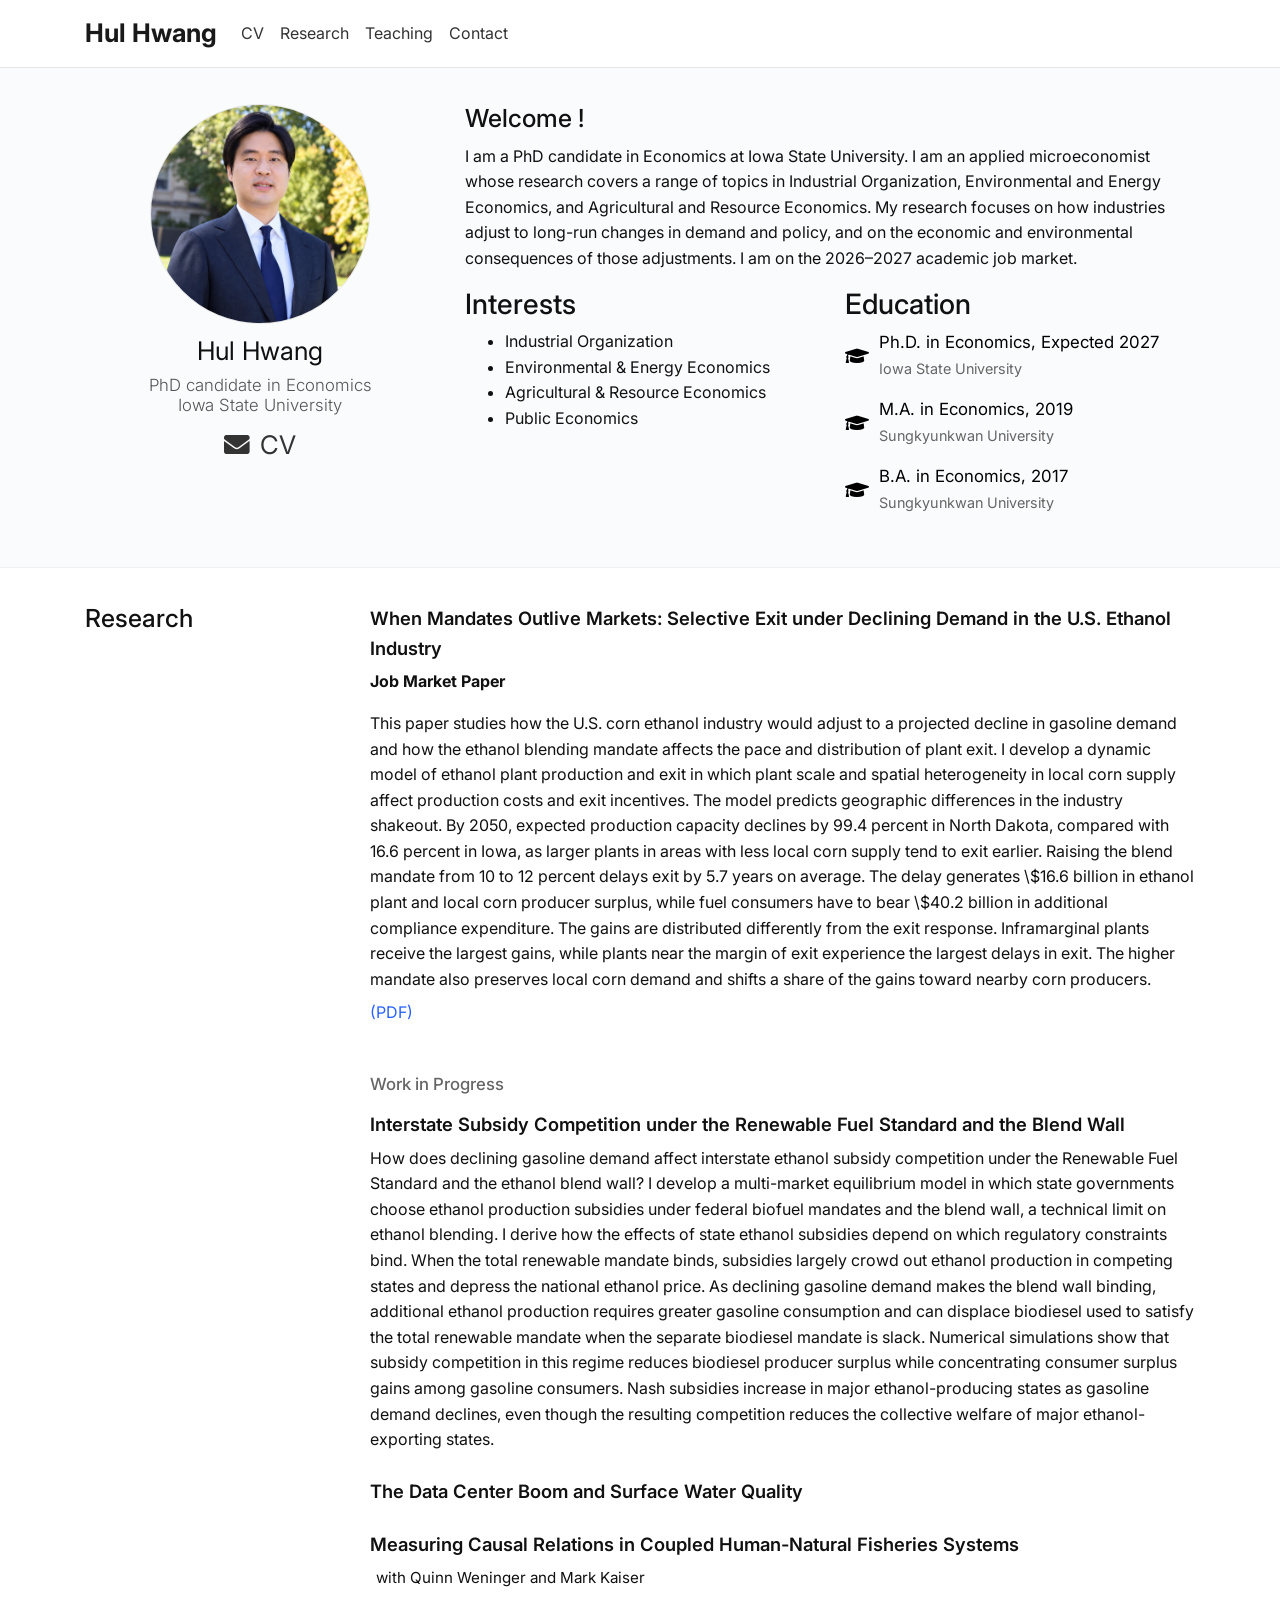
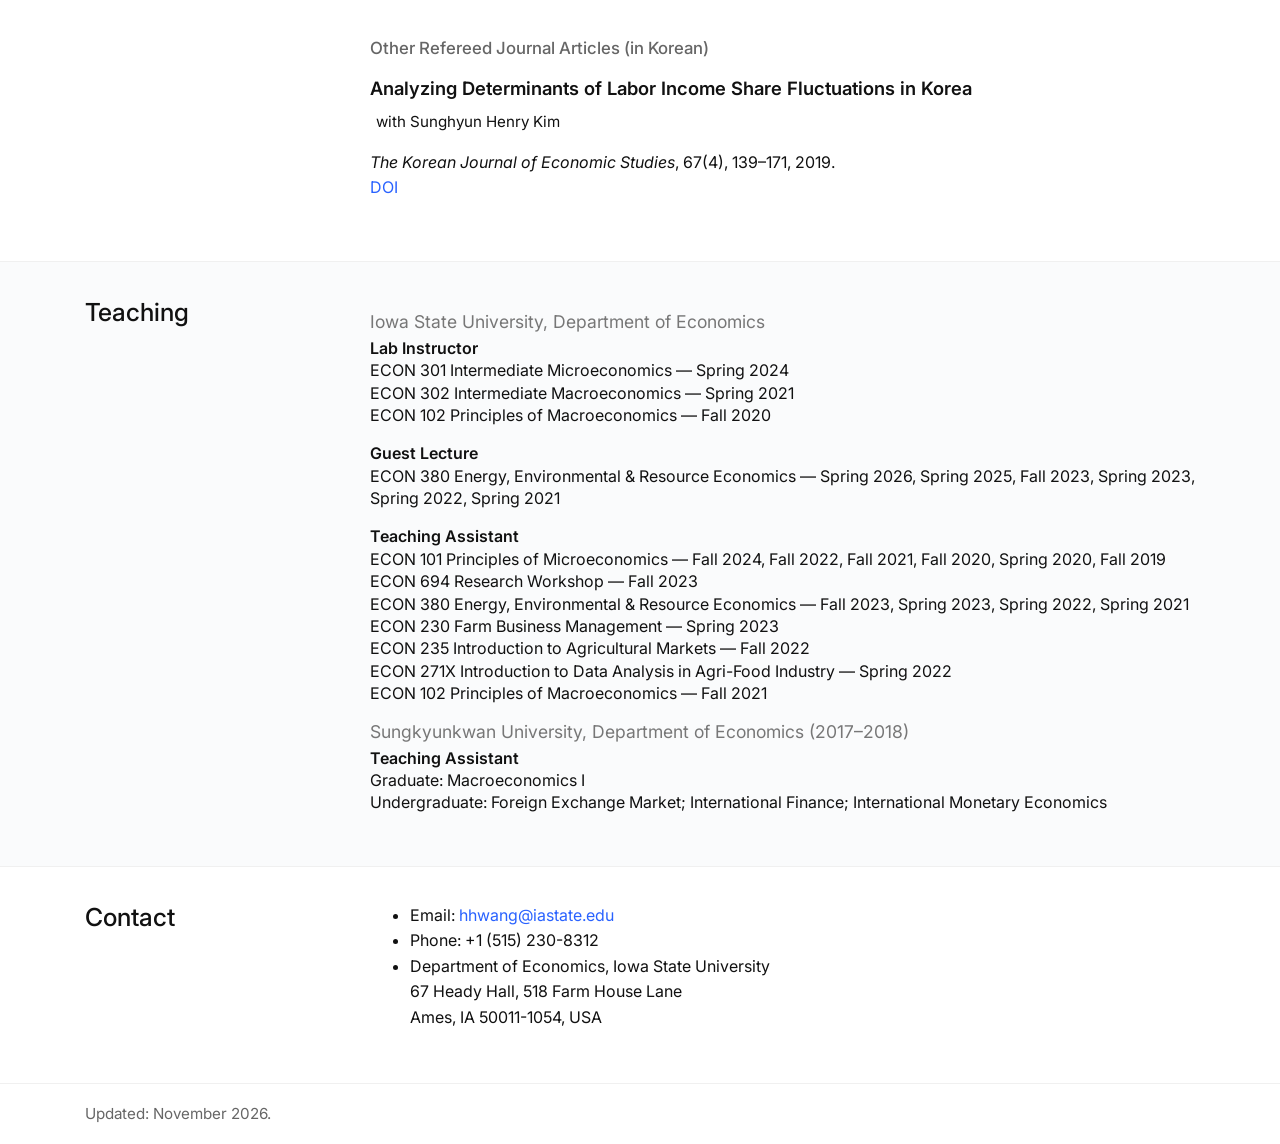
==== index.html @ 4d642348 "Update paper abstract on ethanol subsidy competition Revised the abstract to focus on the impact of " ====
<!doctype html>
<html lang="en">
<head>
  <meta charset="utf-8" />
  <meta name="viewport" content="width=device-width, initial-scale=1" />
  <title>Hul Hwang </title>
  <meta name="description" content="Hul Hwang, PhD candidate in Economics at Iowa State University." />
  <meta name="author" content="Hul Hwang" />
  <meta name="google-site-verification" content="cupngoSBUZugvoQPcG6rloAyteE7jlBpwj9AbZ5wrpE" />

 
  <link rel="stylesheet"
        href="https://cdnjs.cloudflare.com/ajax/libs/bootstrap/4.6.2/css/bootstrap.min.css">
  <link rel="stylesheet"
        href="https://cdnjs.cloudflare.com/ajax/libs/font-awesome/5.15.4/css/all.min.css">
  <link rel="stylesheet" href="css/styles.css">
  <link rel="stylesheet" href="https://fonts.googleapis.com/css2?family=Inter:wght@300;400;600;700&display=swap">
  <style>
    body{
      line-height: 1.6;
      color: #111;
    }
    a{ color:#2962ff; }
    a:hover{ text-decoration: underline; }

    .navbar{
      border-bottom: 1px solid #e6e6e6;
      background: #fff;
    }
    .nav-link{ color:#333 !important; }
    .nav-link:hover{ color:#000 !important; }

    /* About hero */
    #profile .avatar{
      width: 220px;
      height: 220px;
      object-fit: cover;
      border-radius: 50%;
      border: 1px solid #e6e6e6;
    }
    .portrait-title h2{ margin-top: 12px; font-size: 1.6rem; }
    .portrait-title h3{ font-size: 1.05rem; color:#555; margin-bottom: 0; }

    .network-icon{
      list-style: none;
      padding-left: 0;
      margin-top: 10px;
      display:flex;
      gap:10px;
      justify-content:center;
    }
    .network-icon a{
      font-size: 1.6rem;
      color:#333;
    }
    .network-icon a:hover{ color:#000; }

    section{
      padding: 36px 0;
      border-bottom: 1px solid #f0f0f0;
    }
    section h1{
      font-size: 1.55rem;
      margin-bottom: 10px;
    }
    .section-heading{
      margin-bottom: 8px;
    }
    .muted{ color:#555; }
    .paper-title{
      font-size: 1.15rem;
      margin-bottom: 6px;
      font-weight: 600;
    }
    .paper-abstract{
      margin-bottom: 8px;
    }
    footer{
      padding: 18px 0;
      color:#666;
      font-size: .95rem;
    }
  </style>
</head>

<body id="top" data-spy="scroll" data-target="#navbar-main" data-offset="70">

<!-- NAVBAR -->
<nav id="navbar-main" class="navbar navbar-expand-lg navbar-light sticky-top">
  <div class="container">
    <a class="navbar-brand" href="#top">Hul Hwang</a>
    <button class="navbar-toggler" type="button" data-toggle="collapse" data-target="#navbar-content" aria-controls="navbar-content" aria-expanded="false" aria-label="Toggle navigation">
      <span class="navbar-toggler-icon"></span>
    </button>

    <div id="navbar-content" class="collapse navbar-collapse">
      <ul class="navbar-nav mr-auto">
        <li class="nav-item"><a class="nav-link" href="https://drive.google.com/file/d/1pxxc8RSh7oLLme3FrnYkLnKpIe_RZs9x/view?usp=share_link" target="_blank" rel="noopener noreferrer">CV</a></li>
        <li class="nav-item"><a class="nav-link" href="#research">Research</a></li>
        <li class="nav-item"><a class="nav-link" href="#teaching">Teaching</a></li>
      
        <li class="nav-item"><a class="nav-link" href="#contact">Contact</a></li>
      </ul>



      
    </div>
  </div>
</nav>

<!-- ABOUT / BIOGRAPHY -->
<section id="about">
  <div class="container">
    <div class="row">
      <!-- Left: photo + quick links -->
      <div class="col-12 col-lg-4 text-center" id="profile">
        <img class="avatar" src="contents/Hul.jpg" alt="Hul Hwang">
        <div class="portrait-title">
          <h2>Hul Hwang</h2>
          <h3>PhD candidate in Economics</h3>
          <h3>Iowa State University</h3>
        </div>

        <ul class="network-icon">
          <li><a href="mailto:hhwang@iastate.edu" title="Email" aria-label="Email Hul Hwang"><i class="fas fa-envelope" aria-hidden="true"></i></a></li>
          <li><a href="https://drive.google.com/file/d/1pxxc8RSh7oLLme3FrnYkLnKpIe_RZs9x/view?usp=share_link" target="_blank" rel="noopener noreferrer" title="CV">CV</a></li>
        </ul>
        
      </div>
      
      

      <!-- Right: biography + interests + education -->
      <div class="col-12 col-lg-8">
        <h1>Welcome !</h1>
        <p>
          I am a PhD candidate in Economics at Iowa State University. I am an applied microeconomist whose research covers a range of topics in Industrial Organization, Environmental and Energy Economics, and Agricultural and Resource Economics. My research focuses on how industries adjust to long-run changes in demand and policy, and on the economic and environmental consequences of those adjustments. I am on the 2026–2027 academic job market.
        </p>

        <div class="row">
          <div class="col-md-6">
            <h3>Interests</h3>
            <ul>
              <li>Industrial Organization</li>
              <li>Environmental &amp; Energy Economics</li>
              <li>Agricultural &amp; Resource Economics</li>
              <li>Public Economics</li>
            </ul>
          </div>

        <div class="col-md-6">
          <h3>Education</h3>
          <ul class="education-list">
            <li class="edu-item">
              <i class="fas fa-graduation-cap"></i>
              <div class="edu-text">
                <span class="degree">Ph.D. in Economics, Expected 2027</span><br/>
                <span class="institution">Iowa State University</span>
              </div>
            </li>
            <li class="edu-item">
              <i class="fas fa-graduation-cap"></i>
              <div class="edu-text">
                <span class="degree">M.A. in Economics, 2019</span><br/>
                <span class="institution">Sungkyunkwan University</span>
              </div>
            </li>
            <li class="edu-item">
              <i class="fas fa-graduation-cap"></i>
              <div class="edu-text">
                <span class="degree">B.A. in Economics, 2017</span><br/>
                <span class="institution">Sungkyunkwan University</span>
              </div>
            </li>
          </ul>
        </div>
        </div>
      </div>
    </div>
  </div>
</section>


<!-- RESEARCH -->
<section id="research">
  <div class="container">
    <div class="row">

      <div class="col-12 col-lg-3 section-heading">
        <h1>Research</h1>
      </div>

      <div class="col-12 col-lg-9">

        <!-- JOB MARKET PAPER -->
        <div class="mb-5">
          <div class="paper-title">
            When Mandates Outlive Markets: Selective Exit under Declining Demand in the U.S. Ethanol Industry
          </div>

          <p><strong>Job Market Paper</strong></p>

          <p class="paper-abstract">
            This paper studies how the U.S. corn ethanol industry would adjust to a projected decline in gasoline demand and how the ethanol blending mandate affects the pace and distribution of plant exit. I develop a dynamic model of ethanol plant production and exit in which plant scale and spatial heterogeneity in local corn supply affect production costs and exit incentives. The model predicts geographic differences in the industry shakeout. By 2050, expected production capacity declines by 99.4 percent in North Dakota, compared with 16.6 percent in Iowa, as larger plants in areas with less local corn supply tend to exit earlier. Raising the blend mandate from 10 to 12 percent delays exit by 5.7 years on average. The delay generates \$16.6 billion in ethanol plant and local corn producer surplus, while fuel consumers have to bear \$40.2 billion in additional compliance expenditure. The gains are distributed differently from the exit response. Inframarginal plants receive the largest gains, while plants near the margin of exit experience the largest delays in exit. The higher mandate also preserves local corn demand and shifts a share of the gains toward nearby corn producers.
          </p>

          <p>
            <a href="https://drive.google.com/file/d/1fnopIACbI3KGC-nMt4AQJcIOKfGvtlNI/view?usp=share_link"
               target="_blank"
               rel="noopener noreferrer">
              (PDF)
            </a>
          </p>
        </div>


<!-- WORK IN PROGRESS -->
        <div class="mb-3">
          <h3>Work in Progress</h3>
        </div>

        <div class="mb-4">
          <div class="paper-title">
            Interstate Subsidy Competition under the Renewable Fuel Standard and the Blend Wall
          </div>
          <p class="paper-abstract">
            
How does declining gasoline demand affect interstate ethanol subsidy competition under the Renewable Fuel Standard and the ethanol blend wall? I develop a multi-market equilibrium model in which state governments choose ethanol production subsidies under federal biofuel mandates and the blend wall, a technical limit on ethanol blending. I derive how the effects of state ethanol subsidies depend on which regulatory constraints bind. When the total renewable mandate binds, subsidies largely crowd out ethanol production in competing states and depress the national ethanol price. As declining gasoline demand makes the blend wall binding, additional ethanol production requires greater gasoline consumption and can displace biodiesel used to satisfy the total renewable mandate when the separate biodiesel mandate is slack. Numerical simulations show that subsidy competition in this regime reduces biodiesel producer surplus while concentrating consumer surplus gains among gasoline consumers. Nash subsidies increase in major ethanol-producing states as gasoline demand declines, even though the resulting competition reduces the collective welfare of major ethanol-exporting states. 
          </p>

          
        </div>

        <div class="mb-4">
          <div class="paper-title">
            The Data Center Boom and Surface Water Quality
          </div>
        </div>


        <div class="mb-5">
          <div class="paper-title">
            Measuring Causal Relations in Coupled Human-Natural Fisheries Systems
          </div>
          <p class="coauthor">with Quinn Weninger and Mark Kaiser</p>
        </div>
          
        <!-- OTHER REFEREED JOURNAL ARTICLES -->
        <div class="mb-3">
          <h3>Other Refereed Journal Articles (in Korean)</h3>
        </div>

        <div class="mb-4">
          <div class="paper-title">
            Analyzing Determinants of Labor Income Share Fluctuations in Korea
          </div>
          <p class="coauthor">with Sunghyun Henry Kim</p>
            <em>The Korean Journal of Economic Studies</em>, 67(4), 139–171, 2019.

          <p>
            <a href="https://doi.org/10.22841/kjes.2019.67.4.005"
               target="_blank"
               rel="noopener noreferrer">
              DOI
            </a>
          </p>
        </div>

      </div>

    </div>
  </div>
</section>
<!-- Teaching  -->

<section id="teaching">
  <div class="container">
    <div class="row">
      <div class="col-12 col-lg-3 section-heading">
        <h1>Teaching</h1>
      </div>
      <div class="col-12 col-lg-9">
        <h3>Iowa State University, Department of Economics</h3>
        <ul class="teaching-list">
          <li><strong>Lab Instructor</strong><br/>
            ECON 301 Intermediate Microeconomics — Spring 2024<br/>
            ECON 302 Intermediate Macroeconomics — Spring 2021<br/>
            ECON 102 Principles of Macroeconomics — Fall 2020
          </li>
          <li><strong>Guest Lecture</strong><br/>
            ECON 380 Energy, Environmental & Resource Economics — Spring 2026, Spring 2025, Fall 2023, Spring 2023, Spring 2022, Spring 2021
          </li>
          <li><strong>Teaching Assistant</strong><br/>
            ECON 101 Principles of Microeconomics — Fall 2024, Fall 2022, Fall 2021, Fall 2020, Spring 2020, Fall 2019<br/>
            ECON 694 Research Workshop — Fall 2023<br/>
            ECON 380 Energy, Environmental & Resource Economics — Fall 2023, Spring 2023, Spring 2022, Spring 2021<br/>
            ECON 230 Farm Business Management — Spring 2023<br/>
            ECON 235 Introduction to Agricultural Markets — Fall 2022<br/>
            ECON 271X Introduction to Data Analysis in Agri-Food Industry — Spring 2022<br/>
            ECON 102 Principles of Macroeconomics — Fall 2021
          </li>
        </ul>

        <h3>Sungkyunkwan University, Department of Economics (2017–2018)</h3>
        <ul class="teaching-list">
          <li><strong>Teaching Assistant</strong><br/>
            Graduate: Macroeconomics I<br/>
            Undergraduate: Foreign Exchange Market; International Finance; International Monetary Economics
          </li>
        </ul>
      </div>
    </div>
  </div>
</section>

<!-- CONTACT -->
<section id="contact">
  <div class="container">
    <div class="row">
      <div class="col-12 col-lg-3 section-heading">
        <h1>Contact</h1>
      </div>
      <div class="col-12 col-lg-9">
        <ul>
          <li>Email: <a href="mailto:hhwang@iastate.edu">hhwang@iastate.edu</a></li>
          <li>Phone: +1 (515) 230-8312</li>
          <li>
            Department of Economics, Iowa State University<br/>
            67 Heady Hall, 518 Farm House Lane<br/>
            Ames, IA 50011-1054, USA
          </li>
        </ul>
      </div>
    </div>
  </div>
</section>

<footer class="container">
  Updated: November 2026.
</footer>

<script src="https://cdnjs.cloudflare.com/ajax/libs/jquery/3.6.4/jquery.min.js"></script>
<script src="https://cdnjs.cloudflare.com/ajax/libs/bootstrap/4.6.2/js/bootstrap.bundle.min.js"></script>
</body>
</html>
---- css/styles.css ----
.education-list {
  list-style: none;
  padding-left: 0;
}

.edu-item {
  display: flex;
  align-items: center; /* 아이콘과 텍스트 수직 가운데 정렬 */
  margin-bottom: 0.9rem;
}

.edu-item i {
  margin-right: 10px;
  color: #000;
  font-size: 1.2rem;
}

.edu-text .degree {
  color: #000;
  font-size: 1.05rem;
}

.edu-text .institution {
  color: #666;
  font-size: 0.9rem;
  margin-top: 2px;
}

.navbar .navbar-brand {
  font-size: 1.6rem;
  font-weight: 700;
}

body {
  font-family: 'Inter', system-ui, -apple-system, Roboto, Arial, sans-serif;
}

.portrait-title h2 {
  font-weight: 400;
  font-size: 1.4rem;
  color: #111;
}

.portrait-title h3 {
  font-weight: 300;
  font-size: 1rem;
  color: #555;
}

.teaching-list {
  list-style: none;
  padding-left: 0;
}

.teaching-list li {
  margin-bottom: 1rem;
  line-height: 1.4;
}

.teaching-list li strong {
  font-weight: 600;
}

/* Teaching 섹션 기관명 스타일 */
#teaching h3 {
  font-size: 1.1rem;
  font-weight: 400;
  color: #777;
  margin-top: 0.8rem;
  margin-bottom: 0.3rem;
}

.coauthor {
  font-weight: 400;
  font-size: 0.95rem;
  margin-left: 0.4rem;
}

/* Research subsection headings */
#research h3 {
  font-size: 1.05rem;
  font-weight: 500;
  color: #666;
  margin-top: 1.2rem;
  margin-bottom: 0.8rem;
}

/* 홀수/짝수 섹션 배경색 */
section:nth-of-type(odd) {
  background-color: #fafbfc;
}

section:nth-of-type(even) {
  background-color: #ffffff;
}
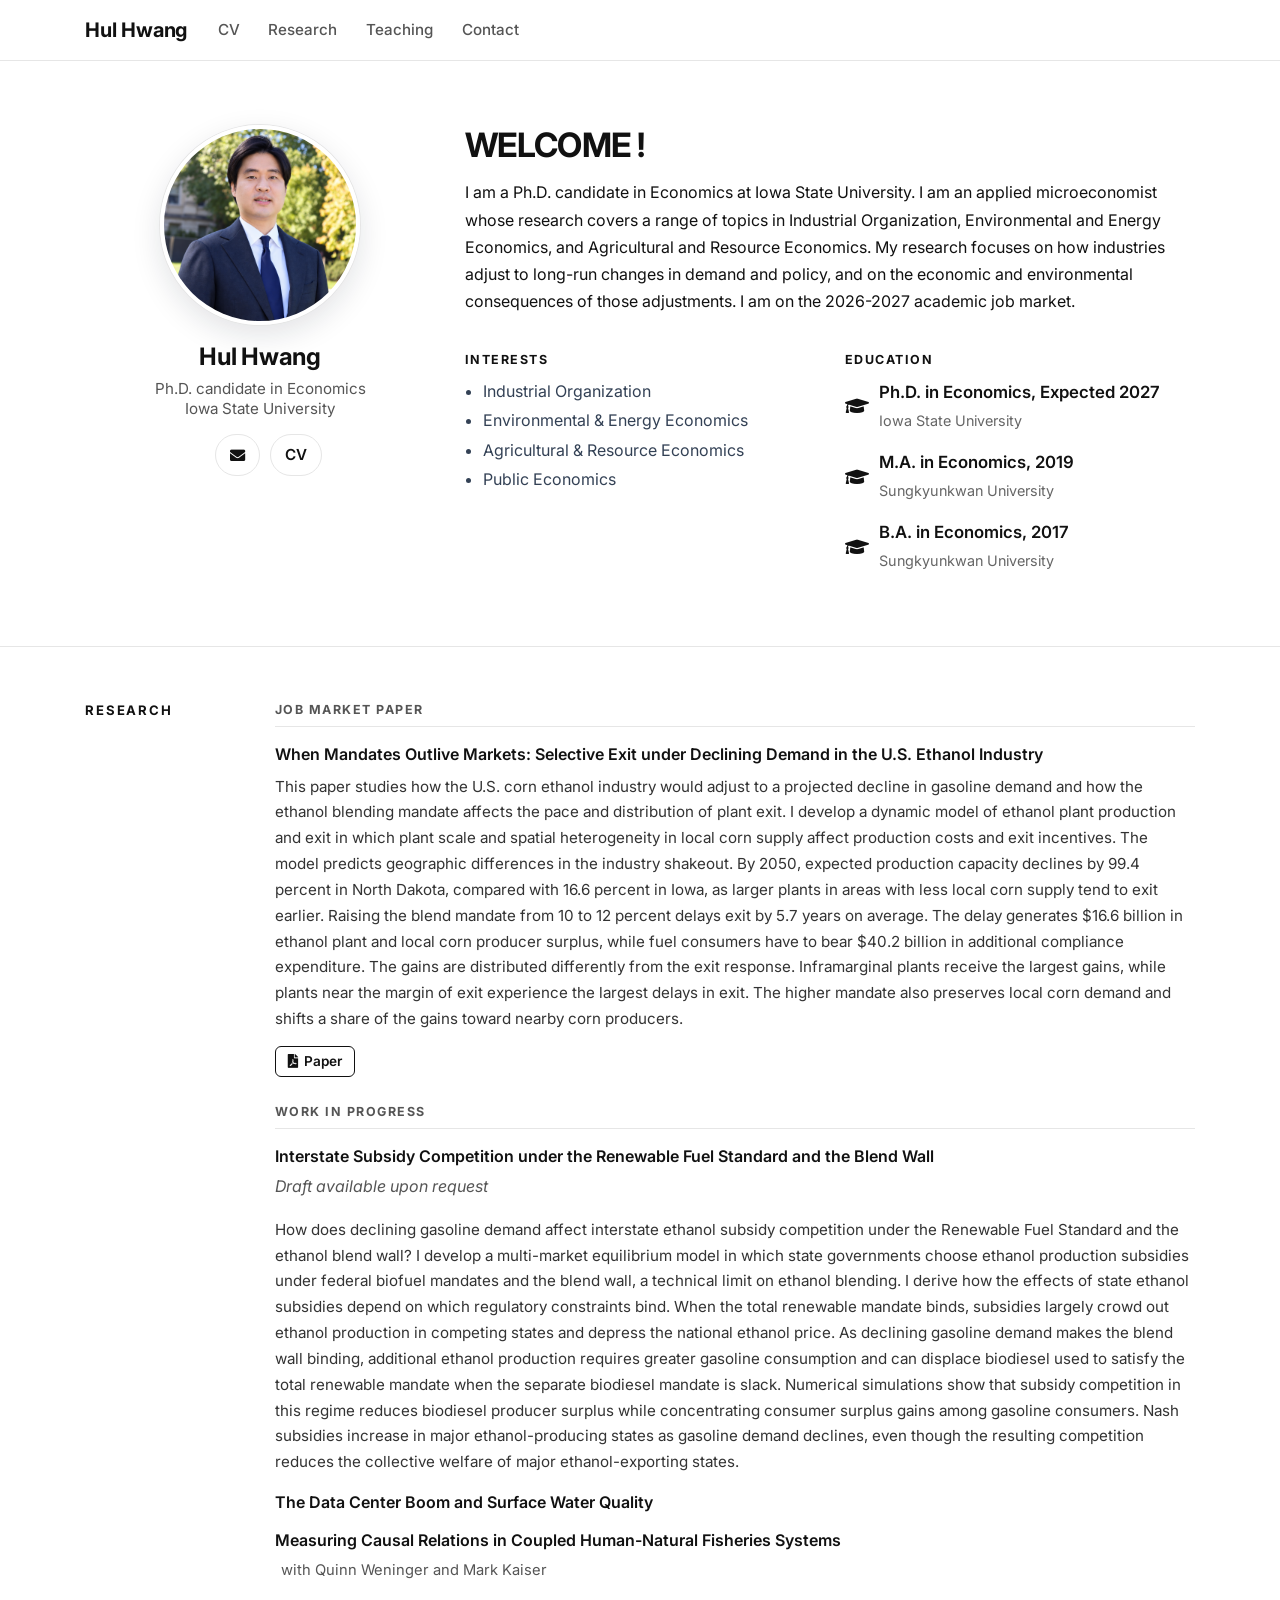
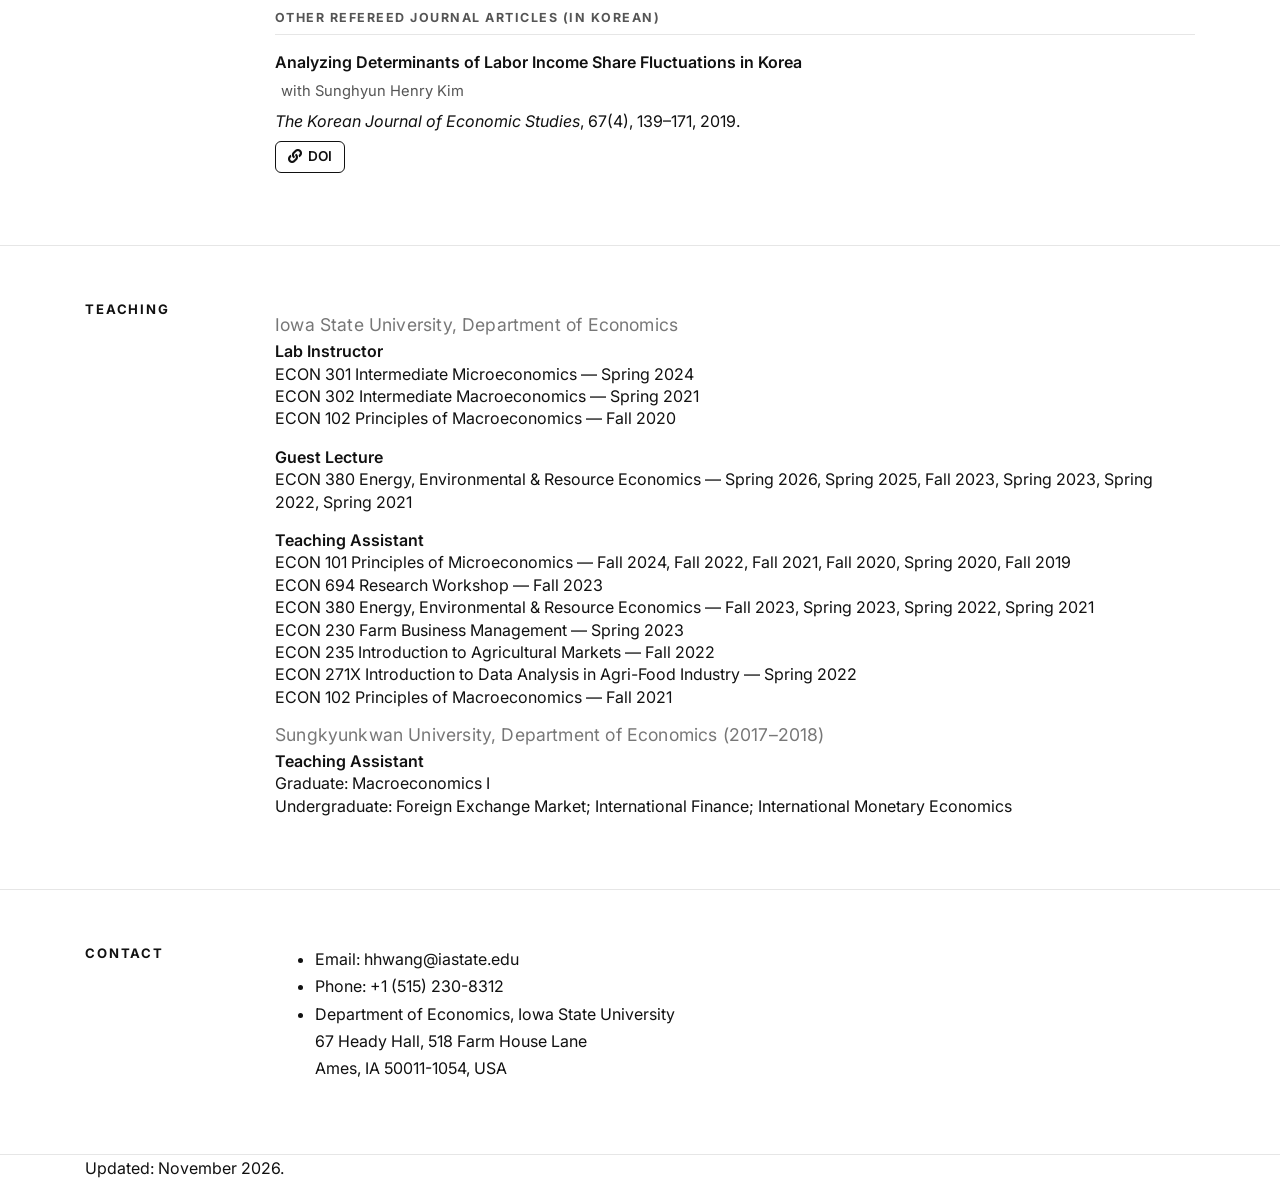
==== commit 358b8a41: "Add files via upload" ====
--- a/index.html
+++ b/index.html
@@ -3,8 +3,8 @@
 <head>
   <meta charset="utf-8" />
   <meta name="viewport" content="width=device-width, initial-scale=1" />
-  <title>Hul Hwang </title>
-  <meta name="description" content="Hul Hwang, PhD candidate in Economics at Iowa State University." />
+  <title>Hul Hwang</title>
+  <meta name="description" content="Hul Hwang, Ph.D. candidate in Economics at Iowa State University." />
   <meta name="author" content="Hul Hwang" />
   <meta name="google-site-verification" content="cupngoSBUZugvoQPcG6rloAyteE7jlBpwj9AbZ5wrpE" />
 
@@ -16,69 +16,105 @@
   <link rel="stylesheet" href="css/styles.css">
   <link rel="stylesheet" href="https://fonts.googleapis.com/css2?family=Inter:wght@300;400;600;700&display=swap">
   <style>
+    :root{
+      --accent:#111;
+      --accent-soft:#f6f6f6;
+      --link:#111;
+      --ink:#111;
+      --muted:#555;
+      --line:#e6e6e6;
+      --bg:#fff;
+    }
+    html{ scroll-behavior:smooth; scroll-padding-top:72px; }
     body{
-      line-height: 1.6;
-      color: #111;
-    }
-    a{ color:#2962ff; }
-    a:hover{ text-decoration: underline; }
-
+      font-family:'Inter',system-ui,-apple-system,Roboto,Arial,sans-serif;
+      line-height:1.7;
+      color:var(--ink);
+      background:var(--bg);
+      -webkit-font-smoothing:antialiased;
+    }
+    a{ color:var(--link); text-decoration:none; }
+    a:hover{ color:var(--link); text-decoration:underline; }
+    h3{ font-size:1.05rem; font-weight:600; letter-spacing:.01em; }
+
+    /* NAV */
     .navbar{
-      border-bottom: 1px solid #e6e6e6;
-      background: #fff;
-    }
-    .nav-link{ color:#333 !important; }
-    .nav-link:hover{ color:#000 !important; }
-
-    /* About hero */
+      background:rgba(255,255,255,.85);
+      backdrop-filter:saturate(180%) blur(10px);
+      -webkit-backdrop-filter:saturate(180%) blur(10px);
+      border-bottom:1px solid var(--line);
+    }
+    .navbar .navbar-brand{ font-size:1.25rem; font-weight:700; letter-spacing:-.01em; color:var(--ink); }
+    .nav-link{ color:var(--muted) !important; font-weight:500; font-size:.95rem; padding:.5rem .9rem !important; }
+    .nav-link:hover, .nav-link.active{ color:#000 !important; }
+
+    /* HERO */
+    #about{
+      background:#fff;
+      padding:64px 0 56px;
+      border-bottom:1px solid var(--line);
+    }
     #profile .avatar{
-      width: 220px;
-      height: 220px;
-      object-fit: cover;
-      border-radius: 50%;
-      border: 1px solid #e6e6e6;
-    }
-    .portrait-title h2{ margin-top: 12px; font-size: 1.6rem; }
-    .portrait-title h3{ font-size: 1.05rem; color:#555; margin-bottom: 0; }
-
-    .network-icon{
-      list-style: none;
-      padding-left: 0;
-      margin-top: 10px;
-      display:flex;
-      gap:10px;
-      justify-content:center;
-    }
+      width:200px; height:200px; object-fit:cover; border-radius:50%;
+      border:4px solid #fff;
+      box-shadow:0 0 0 1px var(--line),0 10px 30px rgba(15,23,42,.12);
+    }
+    .portrait-title h2{ margin-top:18px; font-size:1.5rem; font-weight:700; letter-spacing:-.01em; color:var(--ink); }
+    #about .portrait-title h3{ font-size:.95rem; font-weight:400; color:var(--muted); margin:0 0 2px; text-transform:none; letter-spacing:0; }
+    .network-icon{ list-style:none; padding-left:0; margin-top:16px; display:flex; gap:10px; justify-content:center; }
     .network-icon a{
-      font-size: 1.6rem;
-      color:#333;
-    }
-    .network-icon a:hover{ color:#000; }
-
-    section{
-      padding: 36px 0;
-      border-bottom: 1px solid #f0f0f0;
-    }
-    section h1{
-      font-size: 1.55rem;
-      margin-bottom: 10px;
-    }
-    .section-heading{
-      margin-bottom: 8px;
-    }
-    .muted{ color:#555; }
-    .paper-title{
-      font-size: 1.15rem;
-      margin-bottom: 6px;
-      font-weight: 600;
-    }
-    .paper-abstract{
-      margin-bottom: 8px;
-    }
-    footer{
-      padding: 18px 0;
-      color:#666;
-      font-size: .95rem;
+      display:inline-flex; align-items:center; justify-content:center;
+      min-width:42px; height:42px; padding:0 14px; border-radius:999px;
+      background:#fff; border:1px solid var(--line); color:var(--ink);
+      font-size:.95rem; font-weight:600; transition:all .15s ease;
+    }
+    .network-icon a:hover{ background:#111; color:#fff; border-color:#111; text-decoration:none; transform:translateY(-1px); }
+
+    #about h1{ font-size:2.1rem; font-weight:700; letter-spacing:-.02em; margin-bottom:14px; }
+    #about h3{
+      font-size:.78rem; text-transform:uppercase; letter-spacing:.12em;
+      color:var(--accent); font-weight:700; margin:22px 0 10px;
+    }
+    #about ul:not(.education-list){ padding-left:1.1rem; color:#334155; }
+    #about ul:not(.education-list) li{ margin-bottom:2px; }
+    .edu-item i{ color:var(--accent); }
+    .edu-text .degree{ font-weight:600; color:var(--ink); }
+
+    /* SECTIONS */
+    section:not(#about){ padding:56px 0; border-bottom:1px solid var(--line); background:#fff; }
+    
+    section h1{ font-size:.82rem; text-transform:uppercase; letter-spacing:.14em; color:var(--accent); font-weight:700; margin-bottom:10px; }
+    .section-heading{ margin-bottom:8px; }
+    .muted{ color:var(--muted); }
+
+    /* PAPERS */
+    #research h3{
+      font-size:.78rem; text-transform:uppercase; letter-spacing:.12em;
+      color:var(--muted); font-weight:700; margin:28px 0 14px;
+      padding-bottom:8px; border-bottom:1px solid var(--line);
+    }
+    #research .col-lg-10 > .mb-3:first-child h3{ margin-top:0; }
+    .paper-card, #research .mb-3, #research .mb-4, #research .mb-5{ margin-bottom:1rem !important; }
+    .paper-title{ font-size:1rem; line-height:1.4; margin-bottom:6px; font-weight:600; }
+    .paper-title a{ color:var(--ink); }
+    
+    .badge-jmp{
+      display:inline-block; font-size:.68rem; font-weight:700; letter-spacing:.1em; text-transform:uppercase;
+      color:#fff; background:#111; padding:3px 9px; border-radius:999px; margin-bottom:8px;
+    }
+    .coauthor{ color:var(--muted); font-size:.92rem; margin-bottom:4px; }
+     .paper-abstract{ margin:8px 0 14px; color:#333; font-size:.95rem; text-align:left; }
+    .paper-links{ display:flex; flex-wrap:wrap; gap:8px; margin:6px 0 10px; }
+    .paper-links a{
+      display:inline-flex; align-items:center; gap:6px; font-size:.85rem; font-weight:600;
+      color:var(--link); border:1px solid var(--link); border-radius:6px; padding:3px 12px;
+    }
+    .paper-links a:hover{ background:var(--link); color:#fff; text-decoration:none; }
+
+    @media (max-width:991px){
+      #about{ padding:40px 0; }
+      #profile{ margin-bottom:28px; }
+      #about h1{ font-size:1.7rem; }
     }
   </style>
 </head>
@@ -118,7 +154,7 @@
         <img class="avatar" src="contents/Hul.jpg" alt="Hul Hwang">
         <div class="portrait-title">
           <h2>Hul Hwang</h2>
-          <h3>PhD candidate in Economics</h3>
+          <h3>Ph.D. candidate in Economics</h3>
           <h3>Iowa State University</h3>
         </div>
 
@@ -135,7 +171,7 @@
       <div class="col-12 col-lg-8">
         <h1>Welcome !</h1>
         <p>
-          I am a PhD candidate in Economics at Iowa State University. I am an applied microeconomist whose research covers a range of topics in Industrial Organization, Environmental and Energy Economics, and Agricultural and Resource Economics. My research focuses on how industries adjust to long-run changes in demand and policy, and on the economic and environmental consequences of those adjustments. I am on the 2026–2027 academic job market.
+          I am a Ph.D. candidate in Economics at Iowa State University. I am an applied microeconomist whose research covers a range of topics in Industrial Organization, Environmental and Energy Economics, and Agricultural and Resource Economics. My research focuses on how industries adjust to long-run changes in demand and policy, and on the economic and environmental consequences of those adjustments. I am on the 2026-2027 academic job market.
         </p>
 
         <div class="row">
@@ -187,31 +223,25 @@
   <div class="container">
     <div class="row">
 
-      <div class="col-12 col-lg-3 section-heading">
+      <div class="col-12 col-lg-2 section-heading">
         <h1>Research</h1>
       </div>
 
-      <div class="col-12 col-lg-9">
+      <div class="col-12 col-lg-10">
 
         <!-- JOB MARKET PAPER -->
-        <div class="mb-5">
-          <div class="paper-title">
-            When Mandates Outlive Markets: Selective Exit under Declining Demand in the U.S. Ethanol Industry
-          </div>
-
-          <p><strong>Job Market Paper</strong></p>
+        <div class="mb-3">
+          <h3>Job Market Paper</h3>
+        </div>
+
+        <div class="mb-4">
+          <div class="paper-title">When Mandates Outlive Markets: Selective Exit under Declining Demand in the U.S. Ethanol Industry</div>
+
 
           <p class="paper-abstract">
-            This paper studies how the U.S. corn ethanol industry would adjust to a projected decline in gasoline demand and how the ethanol blending mandate affects the pace and distribution of plant exit. I develop a dynamic model of ethanol plant production and exit in which plant scale and spatial heterogeneity in local corn supply affect production costs and exit incentives. The model predicts geographic differences in the industry shakeout. By 2050, expected production capacity declines by 99.4 percent in North Dakota, compared with 16.6 percent in Iowa, as larger plants in areas with less local corn supply tend to exit earlier. Raising the blend mandate from 10 to 12 percent delays exit by 5.7 years on average. The delay generates \$16.6 billion in ethanol plant and local corn producer surplus, while fuel consumers have to bear \$40.2 billion in additional compliance expenditure. The gains are distributed differently from the exit response. Inframarginal plants receive the largest gains, while plants near the margin of exit experience the largest delays in exit. The higher mandate also preserves local corn demand and shifts a share of the gains toward nearby corn producers.
-          </p>
-
-          <p>
-            <a href="https://drive.google.com/file/d/1fnopIACbI3KGC-nMt4AQJcIOKfGvtlNI/view?usp=share_link"
-               target="_blank"
-               rel="noopener noreferrer">
-              (PDF)
-            </a>
-          </p>
+            This paper studies how the U.S. corn ethanol industry would adjust to a projected decline in gasoline demand and how the ethanol blending mandate affects the pace and distribution of plant exit. I develop a dynamic model of ethanol plant production and exit in which plant scale and spatial heterogeneity in local corn supply affect production costs and exit incentives. The model predicts geographic differences in the industry shakeout. By 2050, expected production capacity declines by 99.4 percent in North Dakota, compared with 16.6 percent in Iowa, as larger plants in areas with less local corn supply tend to exit earlier. Raising the blend mandate from 10 to 12 percent delays exit by 5.7 years on average. The delay generates $16.6 billion in ethanol plant and local corn producer surplus, while fuel consumers have to bear $40.2 billion in additional compliance expenditure. The gains are distributed differently from the exit response. Inframarginal plants receive the largest gains, while plants near the margin of exit experience the largest delays in exit. The higher mandate also preserves local corn demand and shifts a share of the gains toward nearby corn producers.
+            </p>
+          <div class="paper-links"><a href="https://drive.google.com/file/d/1fnopIACbI3KGC-nMt4AQJcIOKfGvtlNI/view?usp=share_link" target="_blank" rel="noopener noreferrer"><i class="fas fa-file-pdf"></i> Paper</a></div>
         </div>
 
 
@@ -224,12 +254,11 @@
           <div class="paper-title">
             Interstate Subsidy Competition under the Renewable Fuel Standard and the Blend Wall
           </div>
+          <p class="muted"><em>Draft available upon request</em></p>
           <p class="paper-abstract">
             
-How does declining gasoline demand affect interstate ethanol subsidy competition under the Renewable Fuel Standard and the ethanol blend wall? I develop a multi-market equilibrium model in which state governments choose ethanol production subsidies under federal biofuel mandates and the blend wall, a technical limit on ethanol blending. I derive how the effects of state ethanol subsidies depend on which regulatory constraints bind. When the total renewable mandate binds, subsidies largely crowd out ethanol production in competing states and depress the national ethanol price. As declining gasoline demand makes the blend wall binding, additional ethanol production requires greater gasoline consumption and can displace biodiesel used to satisfy the total renewable mandate when the separate biodiesel mandate is slack. Numerical simulations show that subsidy competition in this regime reduces biodiesel producer surplus while concentrating consumer surplus gains among gasoline consumers. Nash subsidies increase in major ethanol-producing states as gasoline demand declines, even though the resulting competition reduces the collective welfare of major ethanol-exporting states. 
-          </p>
-
-          
+How does declining gasoline demand affect interstate ethanol subsidy competition under the Renewable Fuel Standard and the ethanol blend wall? I develop a multi-market equilibrium model in which state governments choose ethanol production subsidies under federal biofuel mandates and the blend wall, a technical limit on ethanol blending. I derive how the effects of state ethanol subsidies depend on which regulatory constraints bind. When the total renewable mandate binds, subsidies largely crowd out ethanol production in competing states and depress the national ethanol price. As declining gasoline demand makes the blend wall binding, additional ethanol production requires greater gasoline consumption and can displace biodiesel used to satisfy the total renewable mandate when the separate biodiesel mandate is slack. Numerical simulations show that subsidy competition in this regime reduces biodiesel producer surplus while concentrating consumer surplus gains among gasoline consumers. Nash subsidies increase in major ethanol-producing states as gasoline demand declines, even though the resulting competition reduces the collective welfare of major ethanol-exporting states.
+            </p>
         </div>
 
         <div class="mb-4">
@@ -252,19 +281,11 @@
         </div>
 
         <div class="mb-4">
-          <div class="paper-title">
-            Analyzing Determinants of Labor Income Share Fluctuations in Korea
-          </div>
+          <div class="paper-title">Analyzing Determinants of Labor Income Share Fluctuations in Korea</div>
           <p class="coauthor">with Sunghyun Henry Kim</p>
             <em>The Korean Journal of Economic Studies</em>, 67(4), 139–171, 2019.
-
-          <p>
-            <a href="https://doi.org/10.22841/kjes.2019.67.4.005"
-               target="_blank"
-               rel="noopener noreferrer">
-              DOI
-            </a>
-          </p>
+          <div class="paper-links"><a href="https://doi.org/10.22841/kjes.2019.67.4.005" target="_blank" rel="noopener noreferrer"><i class="fas fa-link"></i> DOI</a></div>
+
         </div>
 
       </div>
@@ -277,10 +298,10 @@
 <section id="teaching">
   <div class="container">
     <div class="row">
-      <div class="col-12 col-lg-3 section-heading">
+      <div class="col-12 col-lg-2 section-heading">
         <h1>Teaching</h1>
       </div>
-      <div class="col-12 col-lg-9">
+      <div class="col-12 col-lg-10">
         <h3>Iowa State University, Department of Economics</h3>
         <ul class="teaching-list">
           <li><strong>Lab Instructor</strong><br/>
@@ -318,10 +339,10 @@
 <section id="contact">
   <div class="container">
     <div class="row">
-      <div class="col-12 col-lg-3 section-heading">
+      <div class="col-12 col-lg-2 section-heading">
         <h1>Contact</h1>
       </div>
-      <div class="col-12 col-lg-9">
+      <div class="col-12 col-lg-10">
         <ul>
           <li>Email: <a href="mailto:hhwang@iastate.edu">hhwang@iastate.edu</a></li>
           <li>Phone: +1 (515) 230-8312</li>
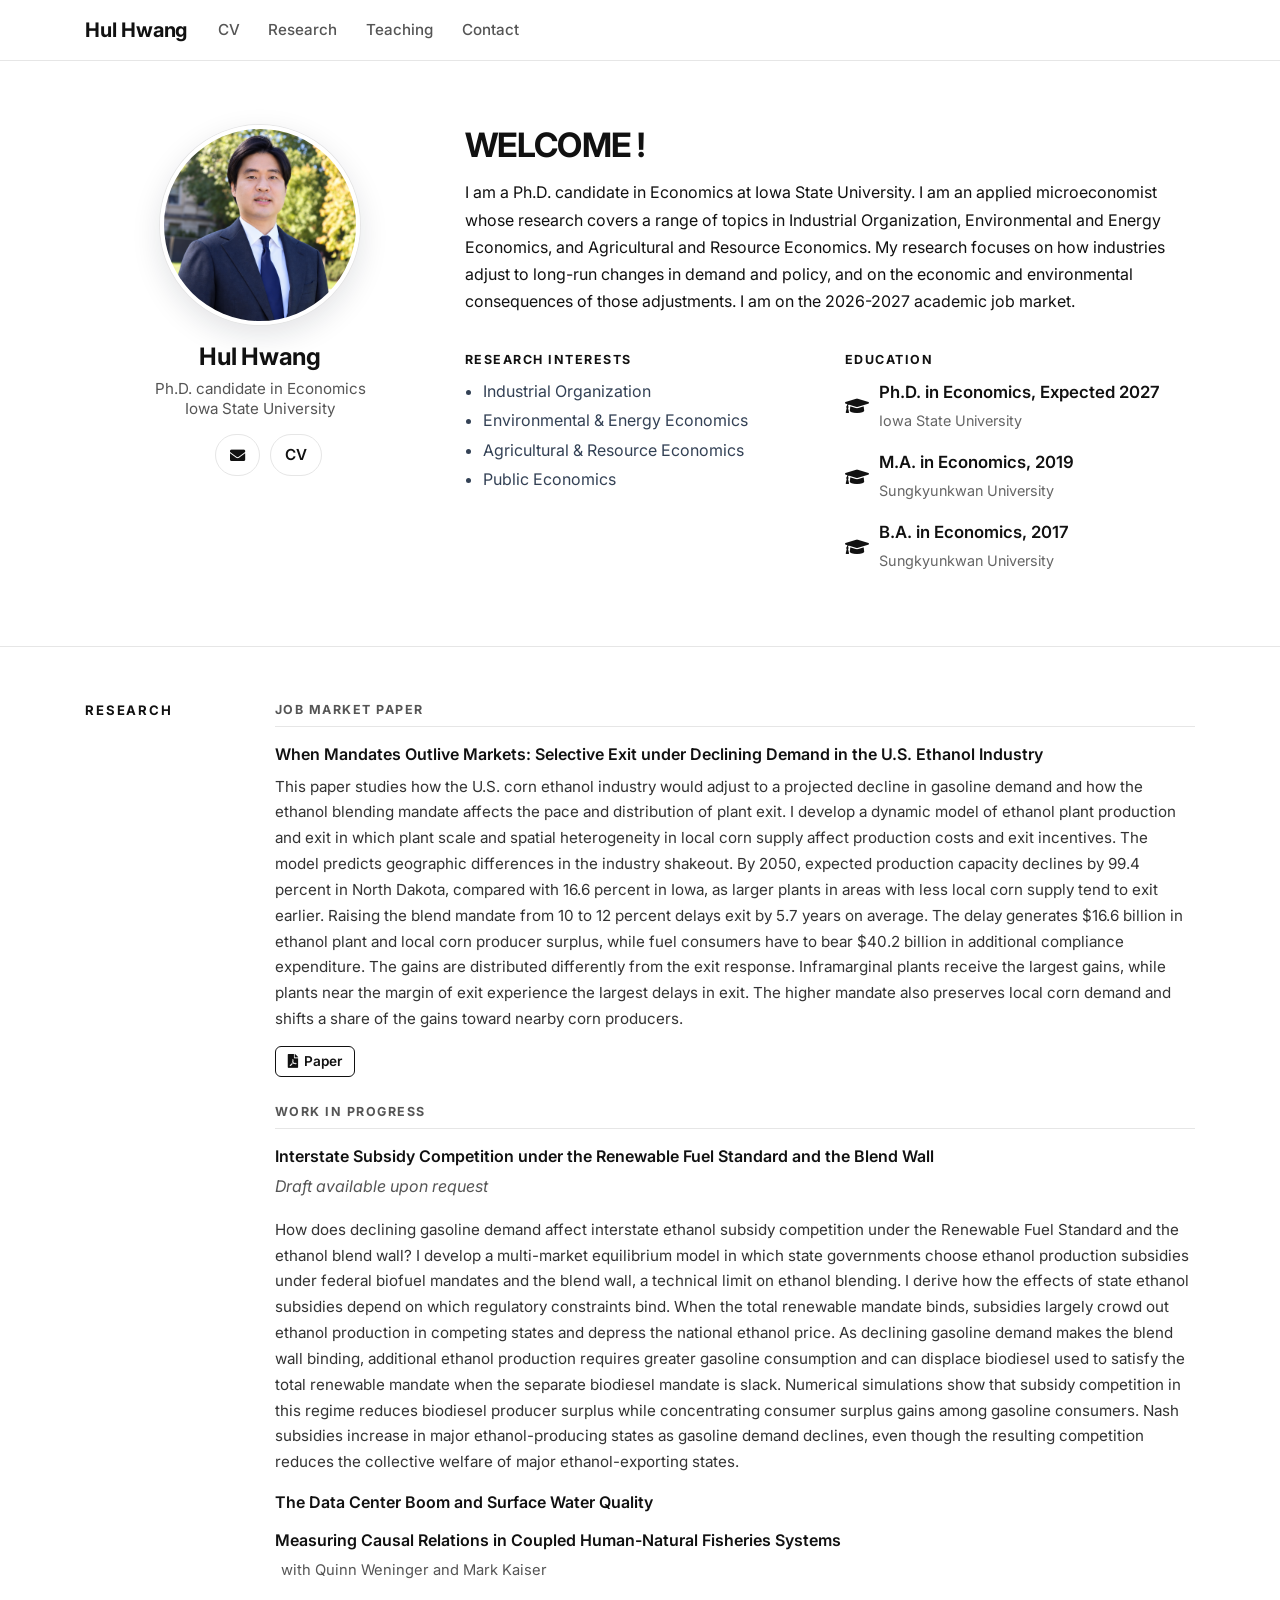
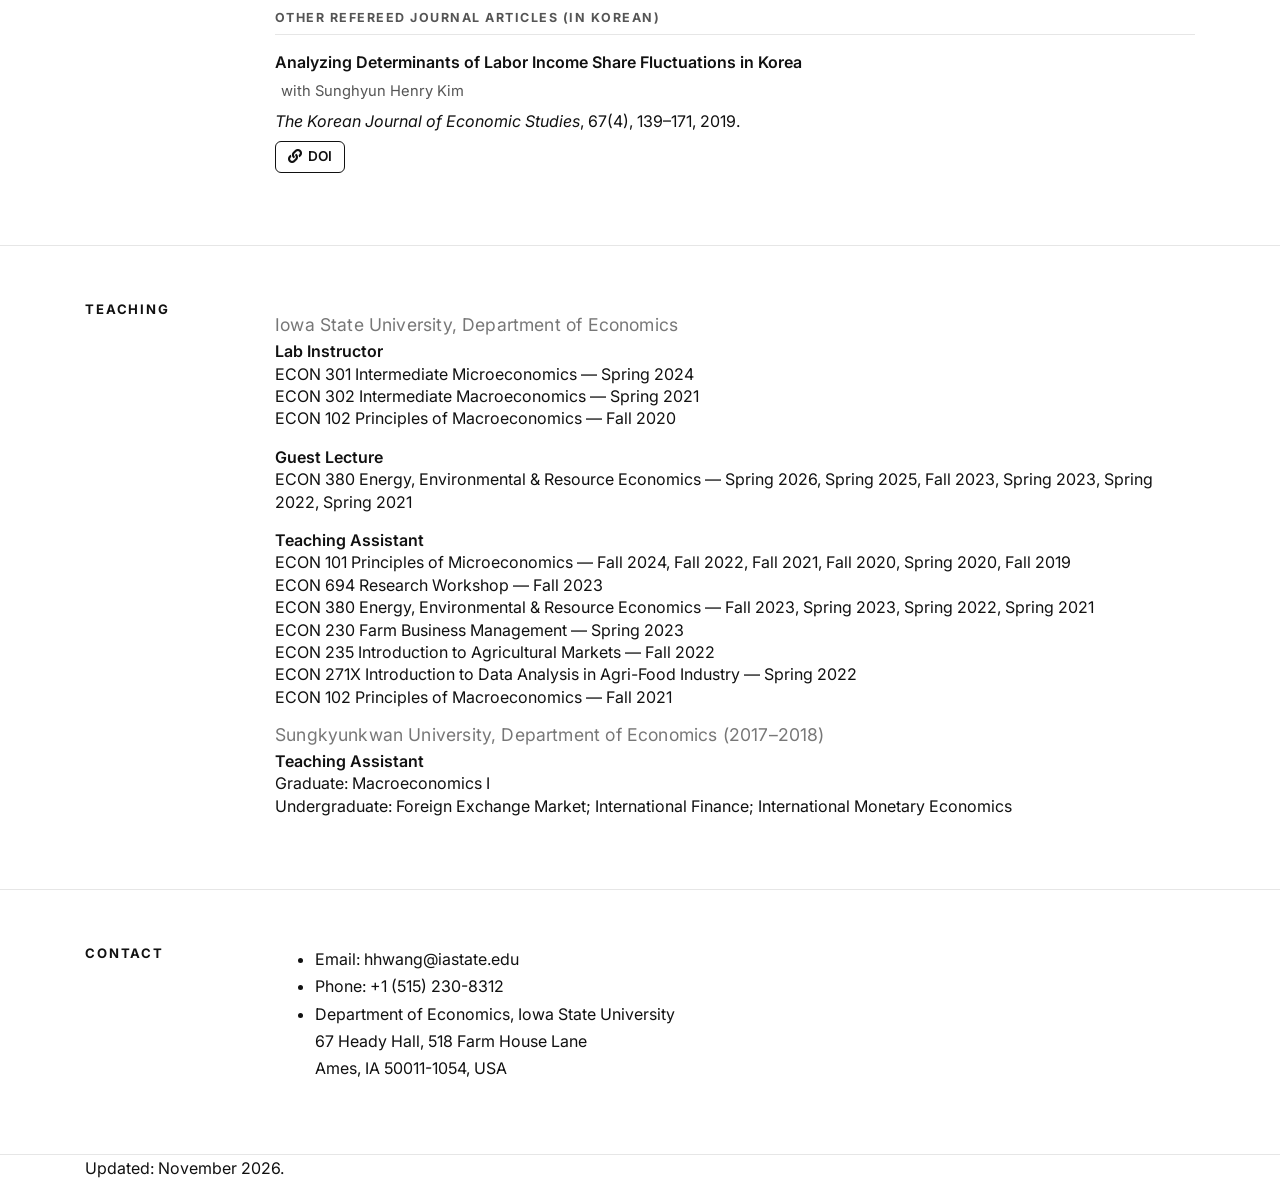
==== commit 8d0c413a: "Change 'Interests' to 'Research Interests'" ====
--- a/index.html
+++ b/index.html
@@ -176,7 +176,7 @@
 
         <div class="row">
           <div class="col-md-6">
-            <h3>Interests</h3>
+            <h3>Research Interests</h3>
             <ul>
               <li>Industrial Organization</li>
               <li>Environmental &amp; Energy Economics</li>
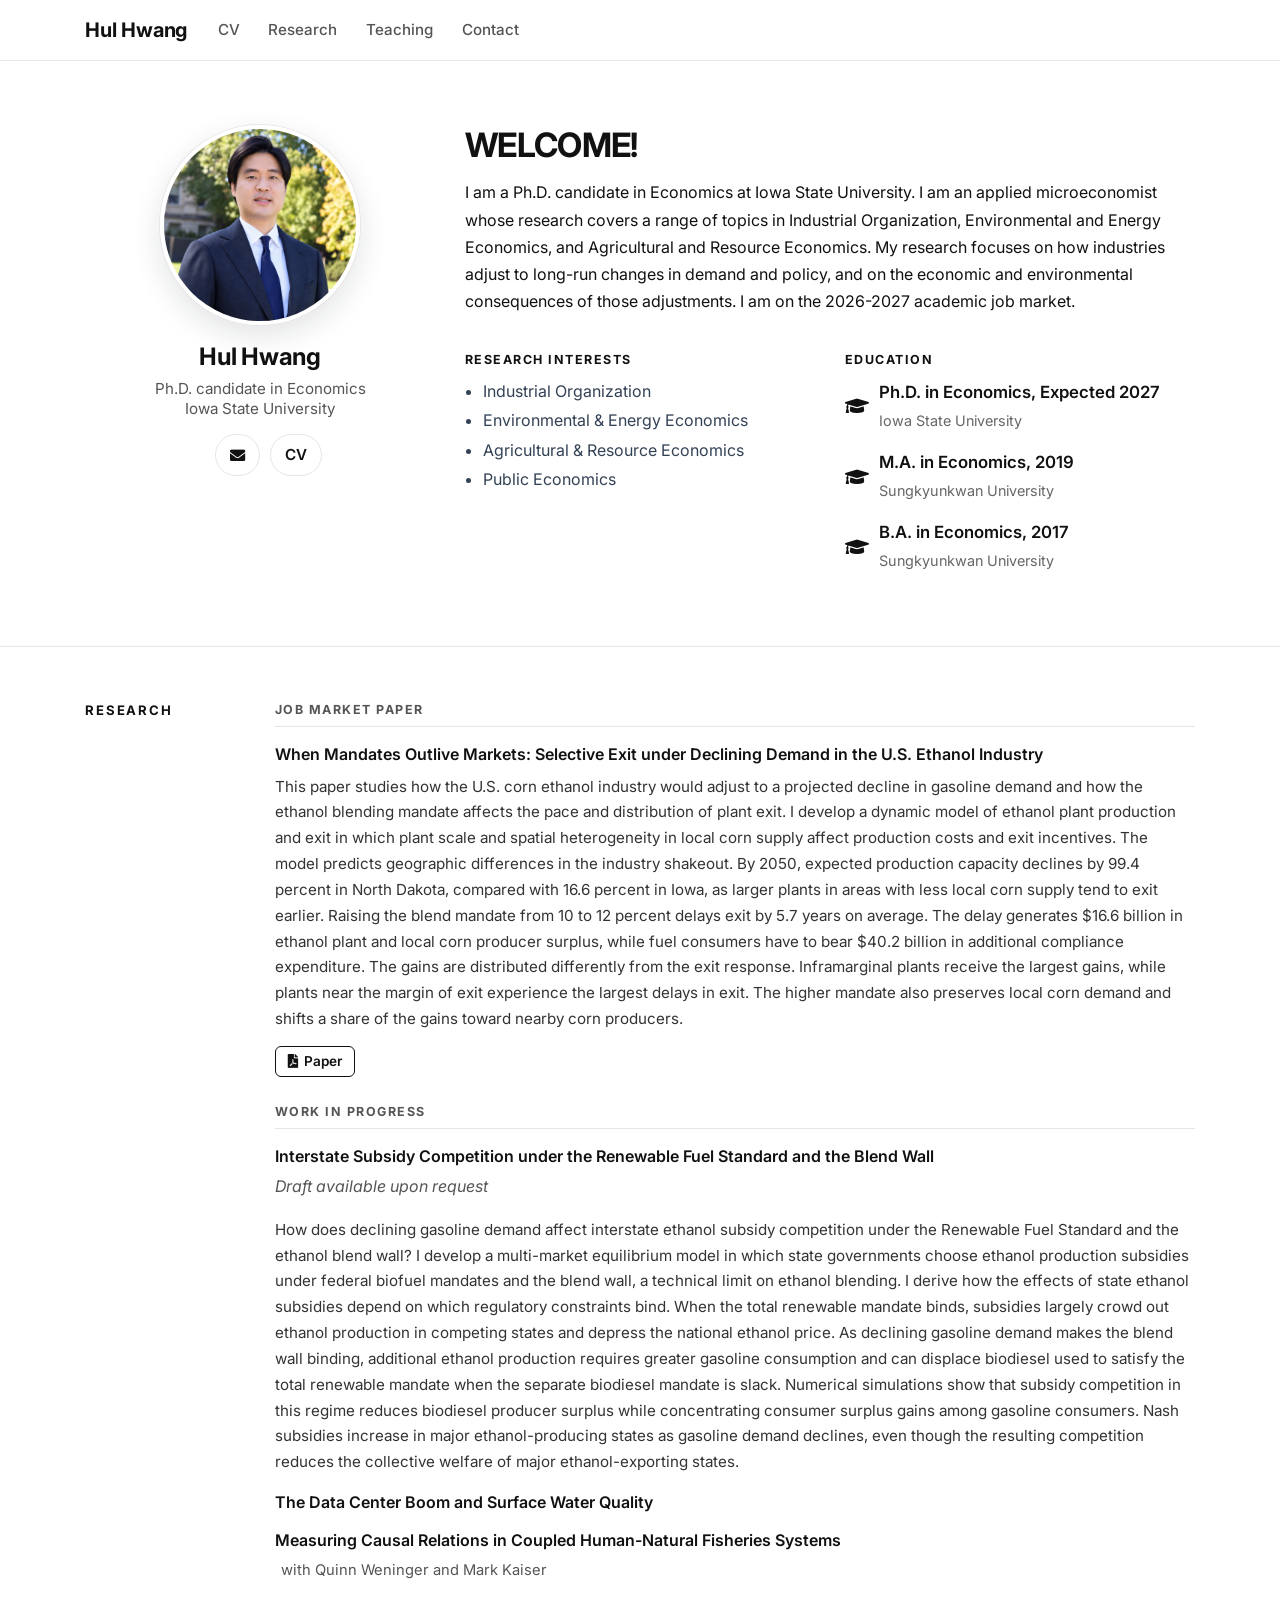
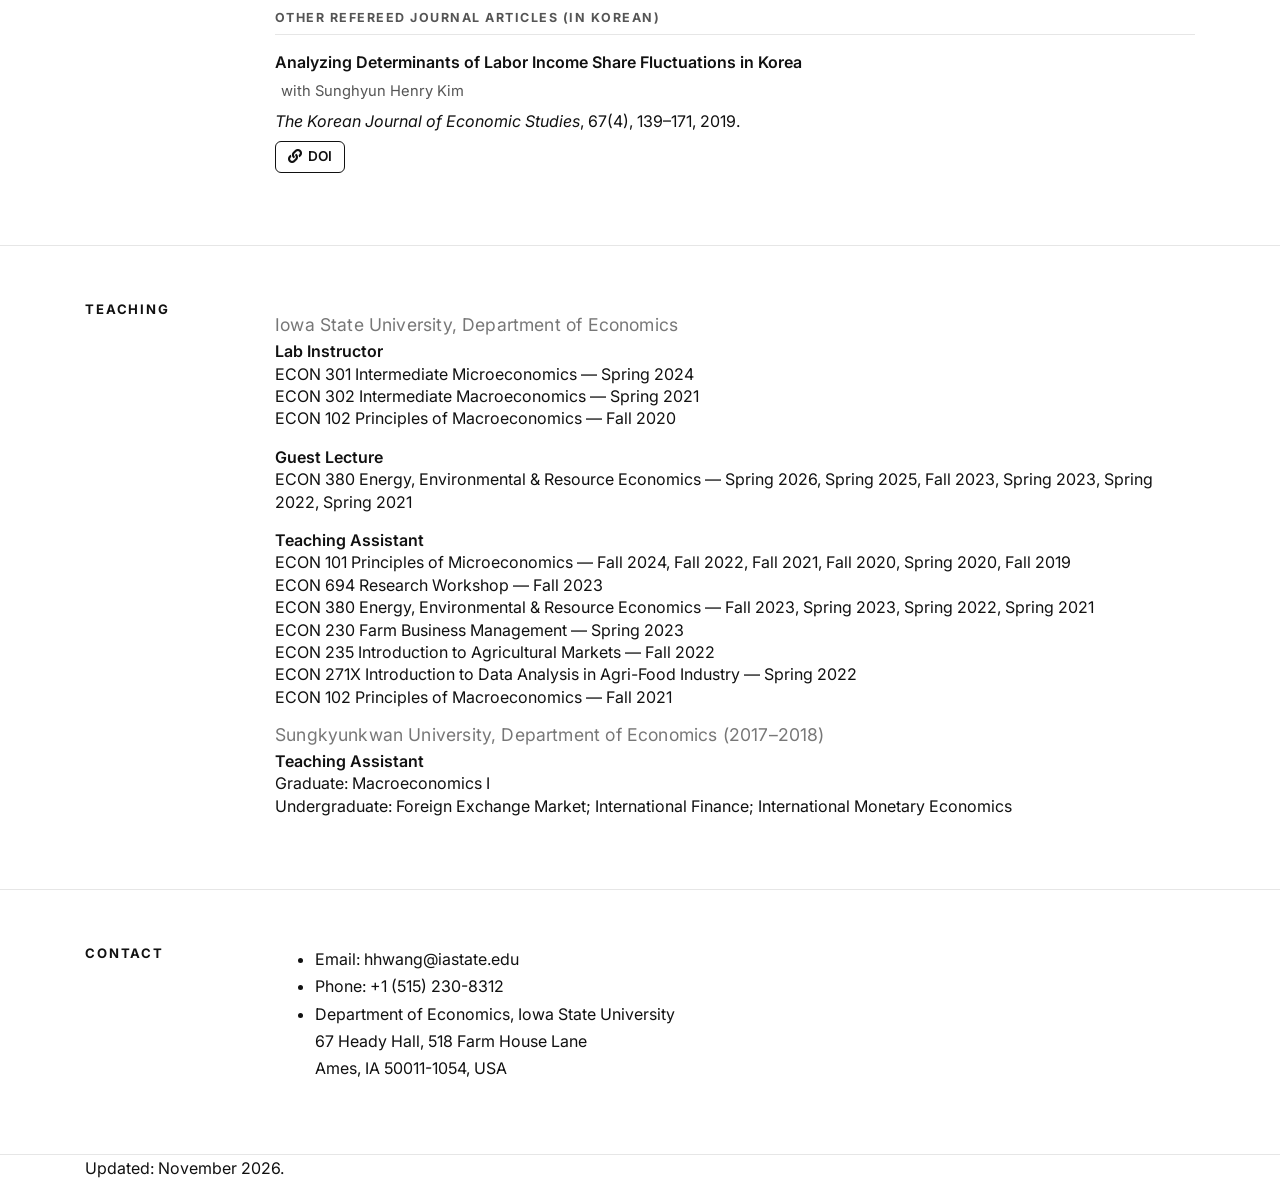
==== commit 04c08d66: "Add files via upload" ====
--- a/index.html
+++ b/index.html
@@ -3,8 +3,29 @@
 <head>
   <meta charset="utf-8" />
   <meta name="viewport" content="width=device-width, initial-scale=1" />
-  <title>Hul Hwang</title>
-  <meta name="description" content="Hul Hwang, Ph.D. candidate in Economics at Iowa State University." />
+  <title>Hul Hwang | Economics Ph.D. Candidate | Iowa State University</title>
+  <meta name="description" content="Hul Hwang is an Economics Ph.D. candidate at Iowa State University researching industrial organization, energy transition, environmental economics, and industry dynamics." />
+  <link rel="canonical" href="https://hulhwang.github.io/" />
+  <script type="application/ld+json">
+{
+    "@context": "https://schema.org",
+    "@type": "Person",
+    "name": "Hul Hwang",
+    "url": "https://hulhwang.github.io/",
+    "jobTitle": "Ph.D. Candidate in Economics",
+    "affiliation": {
+        "@type": "CollegeOrUniversity",
+        "name": "Iowa State University",
+        "url": "https://www.iastate.edu/"
+    },
+    "knowsAbout": [
+        "Industrial Organization",
+        "Environmental Economics",
+        "Energy Economics",
+        "Agricultural and Resource Economics"
+    ]
+}
+  </script>
   <meta name="author" content="Hul Hwang" />
   <meta name="google-site-verification" content="cupngoSBUZugvoQPcG6rloAyteE7jlBpwj9AbZ5wrpE" />
 
@@ -59,7 +80,7 @@
       border:4px solid #fff;
       box-shadow:0 0 0 1px var(--line),0 10px 30px rgba(15,23,42,.12);
     }
-    .portrait-title h2{ margin-top:18px; font-size:1.5rem; font-weight:700; letter-spacing:-.01em; color:var(--ink); }
+    .portrait-title h1{ margin-top:18px; font-size:1.5rem; font-weight:700; letter-spacing:-.01em; color:var(--ink); }
     #about .portrait-title h3{ font-size:.95rem; font-weight:400; color:var(--muted); margin:0 0 2px; text-transform:none; letter-spacing:0; }
     .network-icon{ list-style:none; padding-left:0; margin-top:16px; display:flex; gap:10px; justify-content:center; }
     .network-icon a{
@@ -70,7 +91,7 @@
     }
     .network-icon a:hover{ background:#111; color:#fff; border-color:#111; text-decoration:none; transform:translateY(-1px); }
 
-    #about h1{ font-size:2.1rem; font-weight:700; letter-spacing:-.02em; margin-bottom:14px; }
+    #about .bio-heading{ font-size:2.1rem; font-weight:700; letter-spacing:-.02em; margin-bottom:14px; }
     #about h3{
       font-size:.78rem; text-transform:uppercase; letter-spacing:.12em;
       color:var(--accent); font-weight:700; margin:22px 0 10px;
@@ -83,7 +104,7 @@
     /* SECTIONS */
     section:not(#about){ padding:56px 0; border-bottom:1px solid var(--line); background:#fff; }
     
-    section h1{ font-size:.82rem; text-transform:uppercase; letter-spacing:.14em; color:var(--accent); font-weight:700; margin-bottom:10px; }
+    section h2{ font-size:.82rem; text-transform:uppercase; letter-spacing:.14em; color:var(--accent); font-weight:700; margin-bottom:10px; }
     .section-heading{ margin-bottom:8px; }
     .muted{ color:var(--muted); }
 
@@ -114,7 +135,7 @@
     @media (max-width:991px){
       #about{ padding:40px 0; }
       #profile{ margin-bottom:28px; }
-      #about h1{ font-size:1.7rem; }
+      #about .bio-heading{ font-size:1.7rem; }
     }
   </style>
 </head>
@@ -153,7 +174,7 @@
       <div class="col-12 col-lg-4 text-center" id="profile">
         <img class="avatar" src="contents/Hul.jpg" alt="Hul Hwang">
         <div class="portrait-title">
-          <h2>Hul Hwang</h2>
+          <h1>Hul Hwang</h1>
           <h3>Ph.D. candidate in Economics</h3>
           <h3>Iowa State University</h3>
         </div>
@@ -169,7 +190,7 @@
 
       <!-- Right: biography + interests + education -->
       <div class="col-12 col-lg-8">
-        <h1>Welcome !</h1>
+        <h2 class="bio-heading">Welcome!</h2>
         <p>
           I am a Ph.D. candidate in Economics at Iowa State University. I am an applied microeconomist whose research covers a range of topics in Industrial Organization, Environmental and Energy Economics, and Agricultural and Resource Economics. My research focuses on how industries adjust to long-run changes in demand and policy, and on the economic and environmental consequences of those adjustments. I am on the 2026-2027 academic job market.
         </p>
@@ -224,7 +245,7 @@
     <div class="row">
 
       <div class="col-12 col-lg-2 section-heading">
-        <h1>Research</h1>
+        <h2>Research</h2>
       </div>
 
       <div class="col-12 col-lg-10">
@@ -299,7 +320,7 @@
   <div class="container">
     <div class="row">
       <div class="col-12 col-lg-2 section-heading">
-        <h1>Teaching</h1>
+        <h2>Teaching</h2>
       </div>
       <div class="col-12 col-lg-10">
         <h3>Iowa State University, Department of Economics</h3>
@@ -340,7 +361,7 @@
   <div class="container">
     <div class="row">
       <div class="col-12 col-lg-2 section-heading">
-        <h1>Contact</h1>
+        <h2>Contact</h2>
       </div>
       <div class="col-12 col-lg-10">
         <ul>
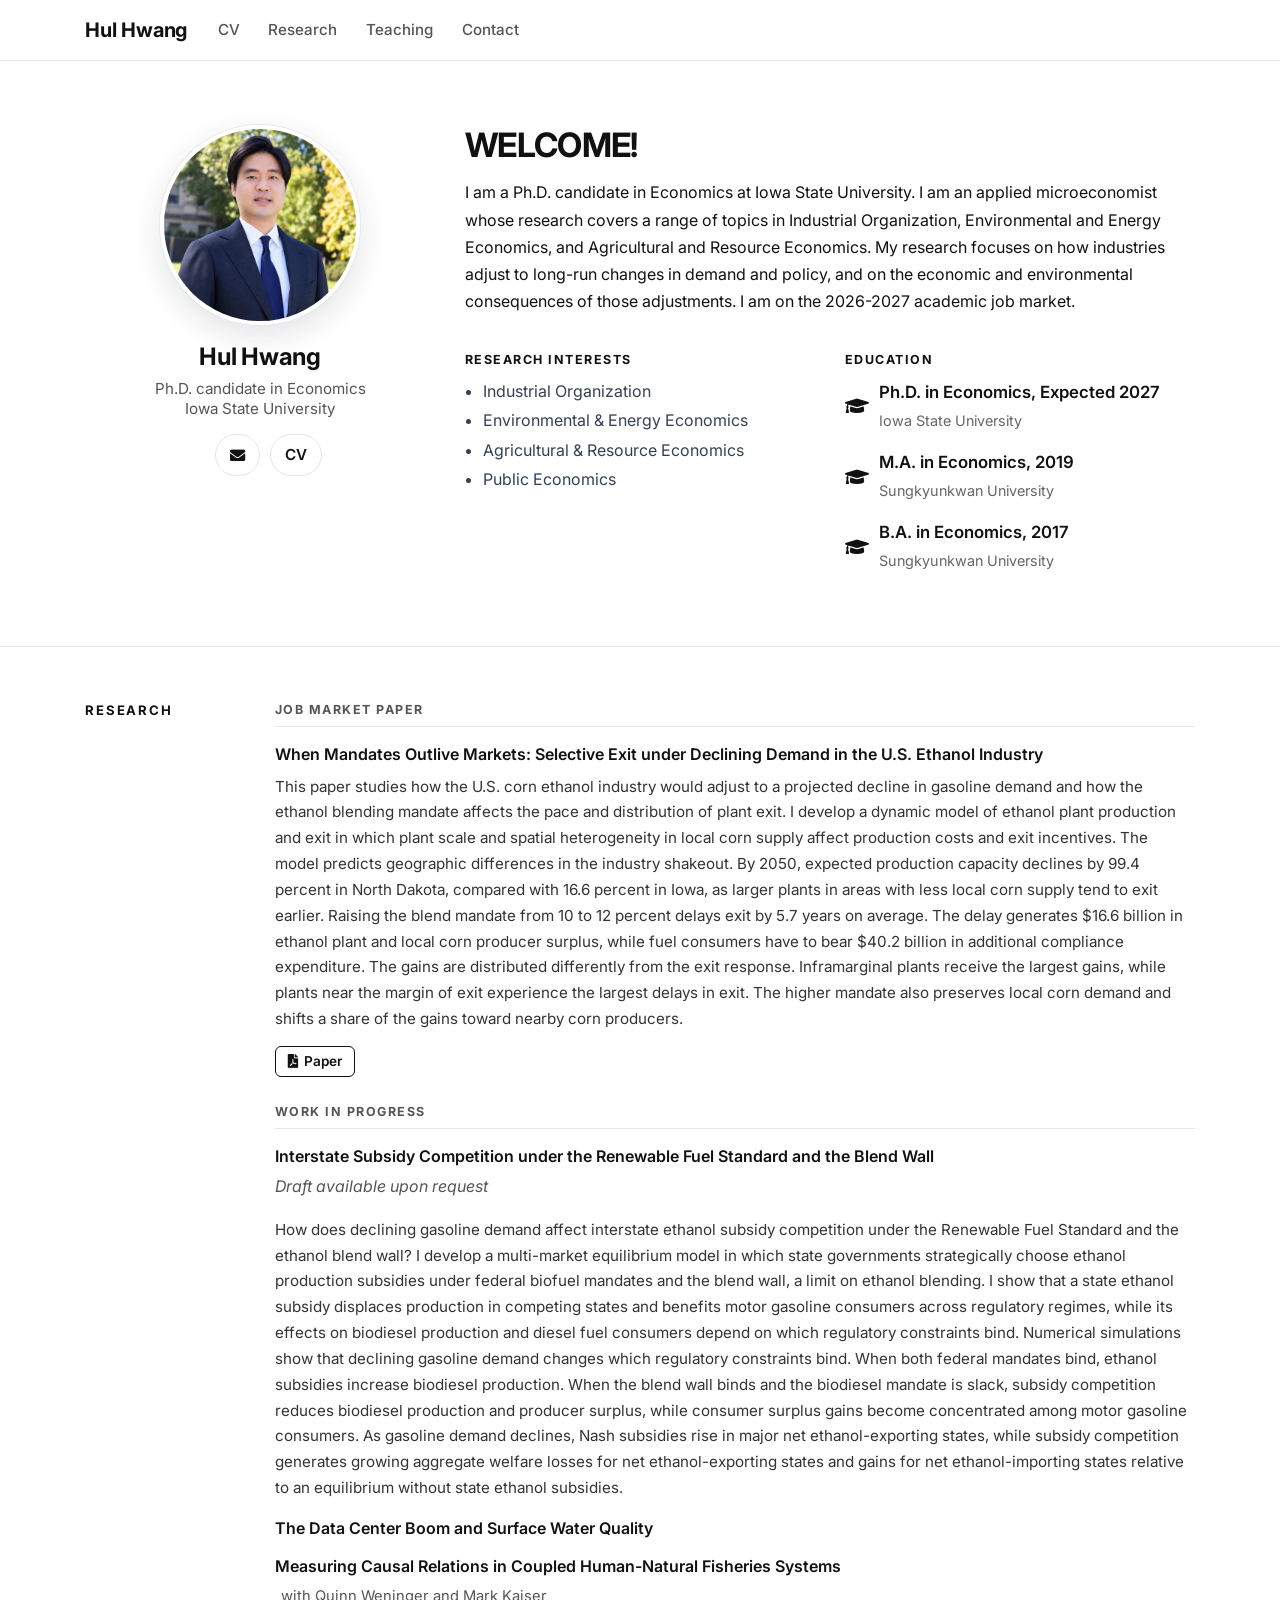
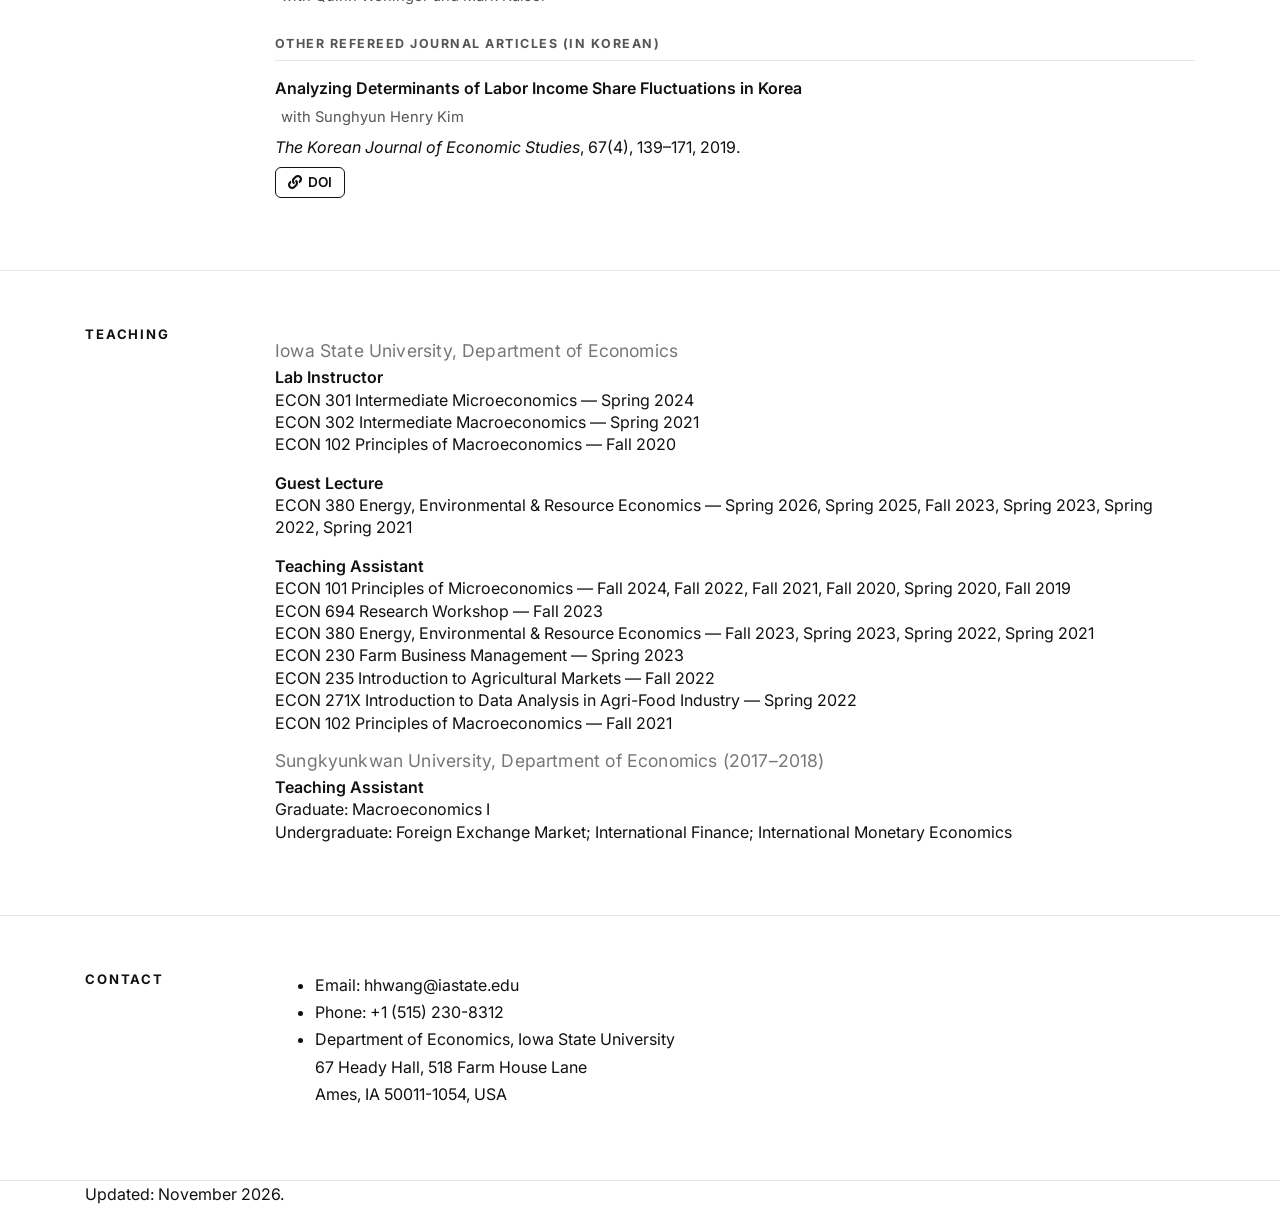
==== commit 4b23c2a9: "Update paper abstract for clarity on ethanol subsidies Revised the abstract to clarify the impact of" ====
--- a/index.html
+++ b/index.html
@@ -23,6 +23,10 @@
         "Environmental Economics",
         "Energy Economics",
         "Agricultural and Resource Economics"
+    ],
+    "sameAs": [
+    "linkedin.com/in/hulhwang",
+    "https://www.econ.iastate.edu/people/hul-hwang"
     ]
 }
   </script>
@@ -278,8 +282,7 @@
           <p class="muted"><em>Draft available upon request</em></p>
           <p class="paper-abstract">
             
-How does declining gasoline demand affect interstate ethanol subsidy competition under the Renewable Fuel Standard and the ethanol blend wall? I develop a multi-market equilibrium model in which state governments choose ethanol production subsidies under federal biofuel mandates and the blend wall, a technical limit on ethanol blending. I derive how the effects of state ethanol subsidies depend on which regulatory constraints bind. When the total renewable mandate binds, subsidies largely crowd out ethanol production in competing states and depress the national ethanol price. As declining gasoline demand makes the blend wall binding, additional ethanol production requires greater gasoline consumption and can displace biodiesel used to satisfy the total renewable mandate when the separate biodiesel mandate is slack. Numerical simulations show that subsidy competition in this regime reduces biodiesel producer surplus while concentrating consumer surplus gains among gasoline consumers. Nash subsidies increase in major ethanol-producing states as gasoline demand declines, even though the resulting competition reduces the collective welfare of major ethanol-exporting states.
-            </p>
+How does declining gasoline demand affect interstate ethanol subsidy competition under the Renewable Fuel Standard and the ethanol blend wall? I develop a multi-market equilibrium model in which state governments strategically choose ethanol production subsidies under federal biofuel mandates and the blend wall, a limit on ethanol blending. I show that a state ethanol subsidy displaces production in competing states and benefits motor gasoline consumers across regulatory regimes, while its effects on biodiesel production and diesel fuel consumers depend on which regulatory constraints bind. Numerical simulations show that declining gasoline demand changes which regulatory constraints bind. When both federal mandates bind, ethanol subsidies increase biodiesel production. When the blend wall binds and the biodiesel mandate is slack, subsidy competition reduces biodiesel production and producer surplus, while consumer surplus gains become concentrated among motor gasoline consumers. As gasoline demand declines, Nash subsidies rise in major net ethanol-exporting states, while subsidy competition generates growing aggregate welfare losses for net ethanol-exporting states and gains for net ethanol-importing states relative to an equilibrium without state ethanol subsidies.            </p>
         </div>
 
         <div class="mb-4">
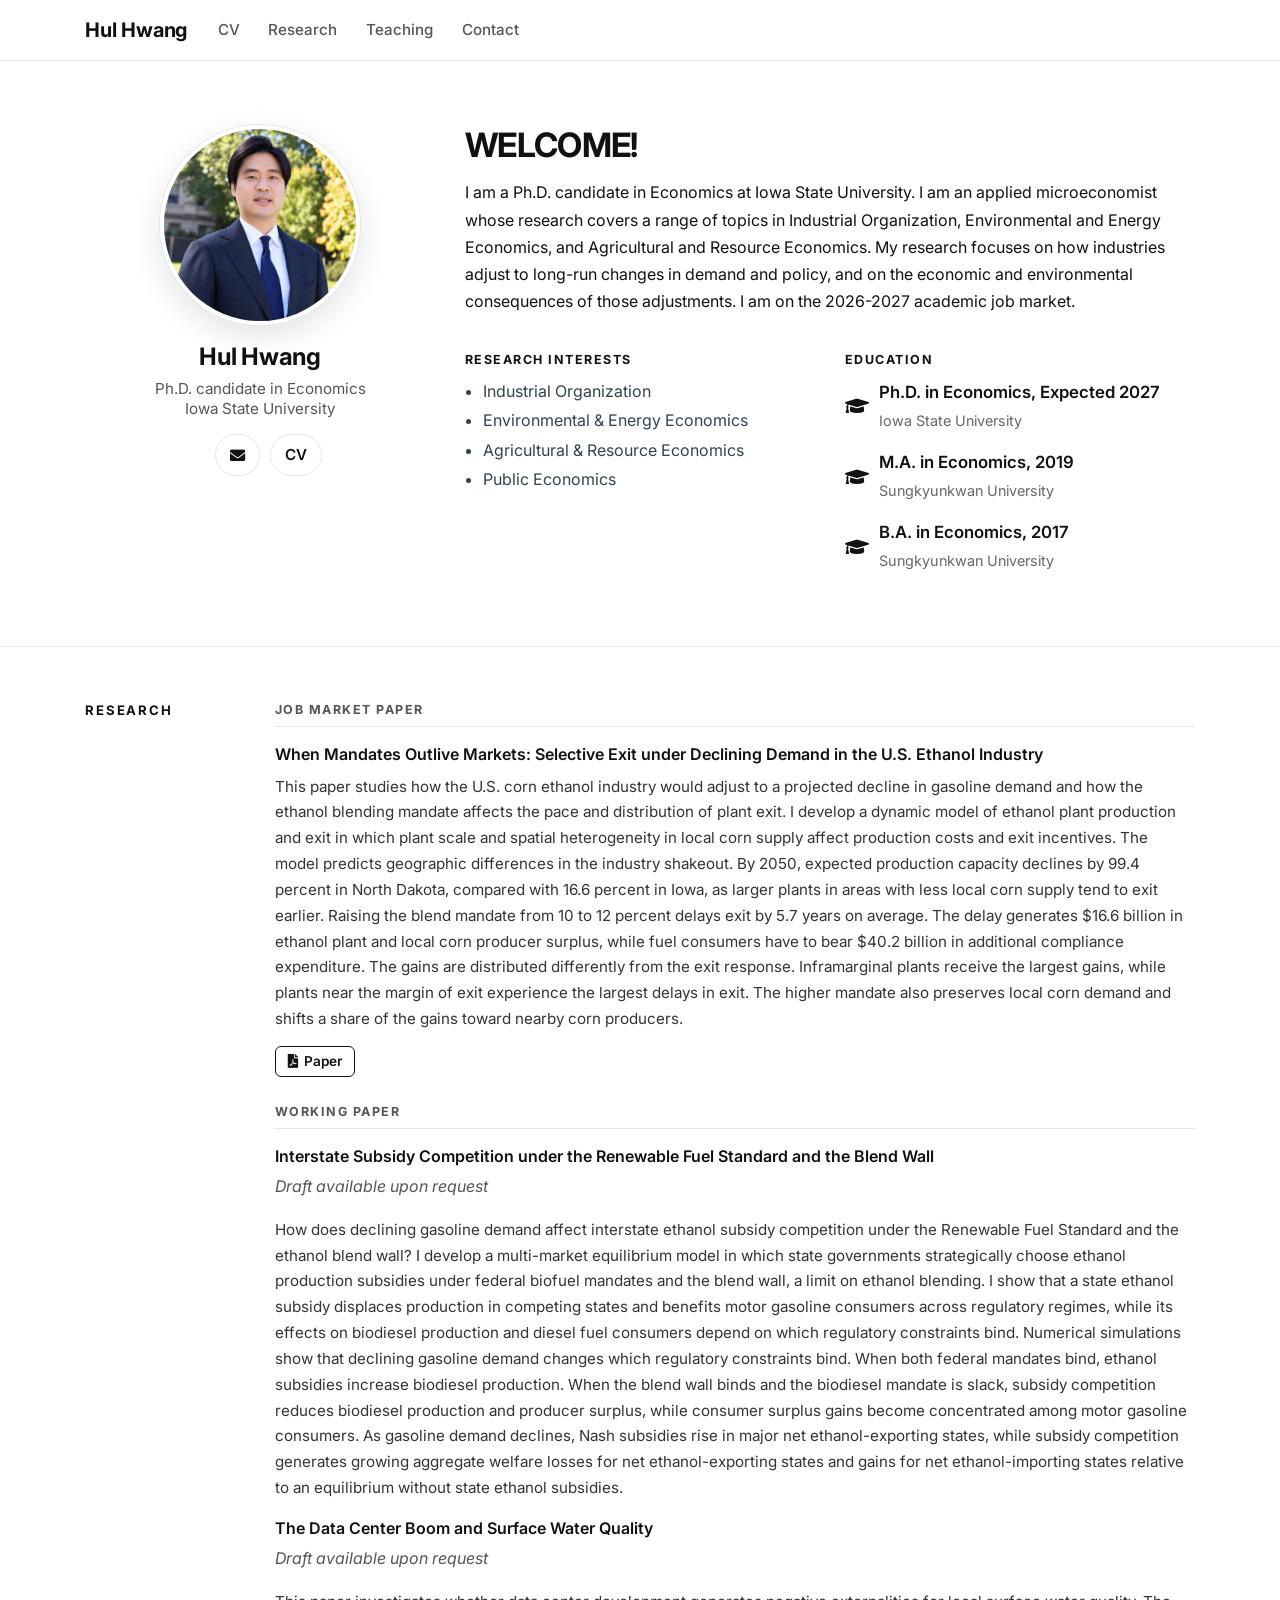
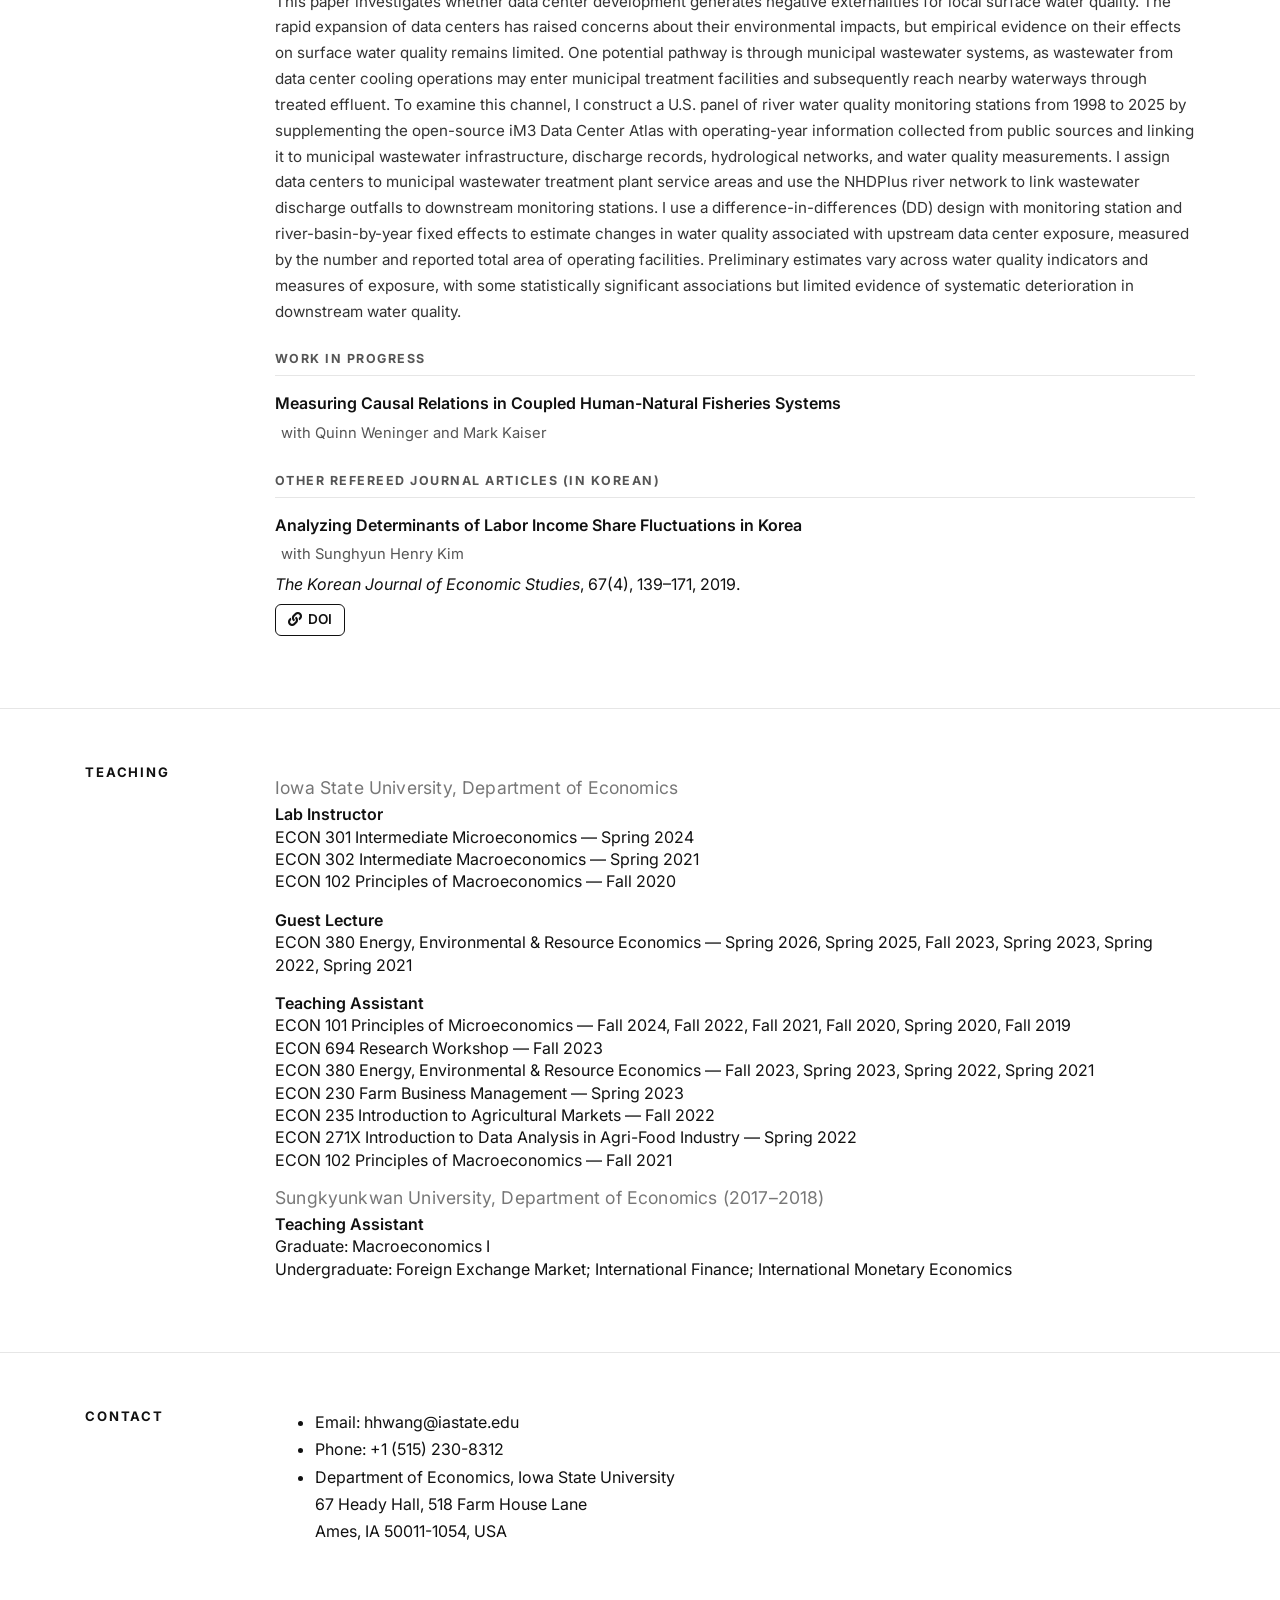
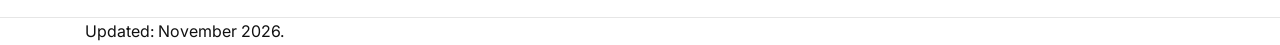
==== commit eba9ab74: "Change 'Work in Progress' to 'Working Paper' and add draft details Updated the section titles and ad" ====
--- a/index.html
+++ b/index.html
@@ -270,9 +270,9 @@
         </div>
 
 
-<!-- WORK IN PROGRESS -->
+      <!-- WORKING PAPER -->
         <div class="mb-3">
-          <h3>Work in Progress</h3>
+          <h3>Working Paper</h3>
         </div>
 
         <div class="mb-4">
@@ -289,6 +289,14 @@
           <div class="paper-title">
             The Data Center Boom and Surface Water Quality
           </div>
+          <p class="muted"><em>Draft available upon request</em></p>
+          <p class="paper-abstract">
+      This paper investigates whether data center development generates negative externalities for local surface water quality. The rapid expansion of data centers has raised concerns about their environmental impacts, but empirical evidence on their effects on surface water quality remains limited. One potential pathway is through municipal wastewater systems, as wastewater from data center cooling operations may enter municipal treatment facilities and subsequently reach nearby waterways through treated effluent. To examine this channel, I construct a U.S. panel of river water quality monitoring stations from 1998 to 2025 by supplementing the open-source iM3 Data Center Atlas with operating-year information collected from public sources and linking it to municipal wastewater infrastructure, discharge records, hydrological networks, and water quality measurements. I assign data centers to municipal wastewater treatment plant service areas and use the NHDPlus river network to link wastewater discharge outfalls to downstream monitoring stations. I use a difference-in-differences (DD) design with monitoring station and river-basin-by-year fixed effects to estimate changes in water quality associated with upstream data center exposure, measured by the number and reported total area of operating facilities. Preliminary estimates vary across water quality indicators and measures of exposure, with some statistically significant associations but limited evidence of systematic deterioration in downstream water quality.
+        </div>
+
+      <!-- WORK IN PROGRESS -->
+        <div class="mb-3">
+          <h3>Work in Progress</h3>
         </div>
 
 
